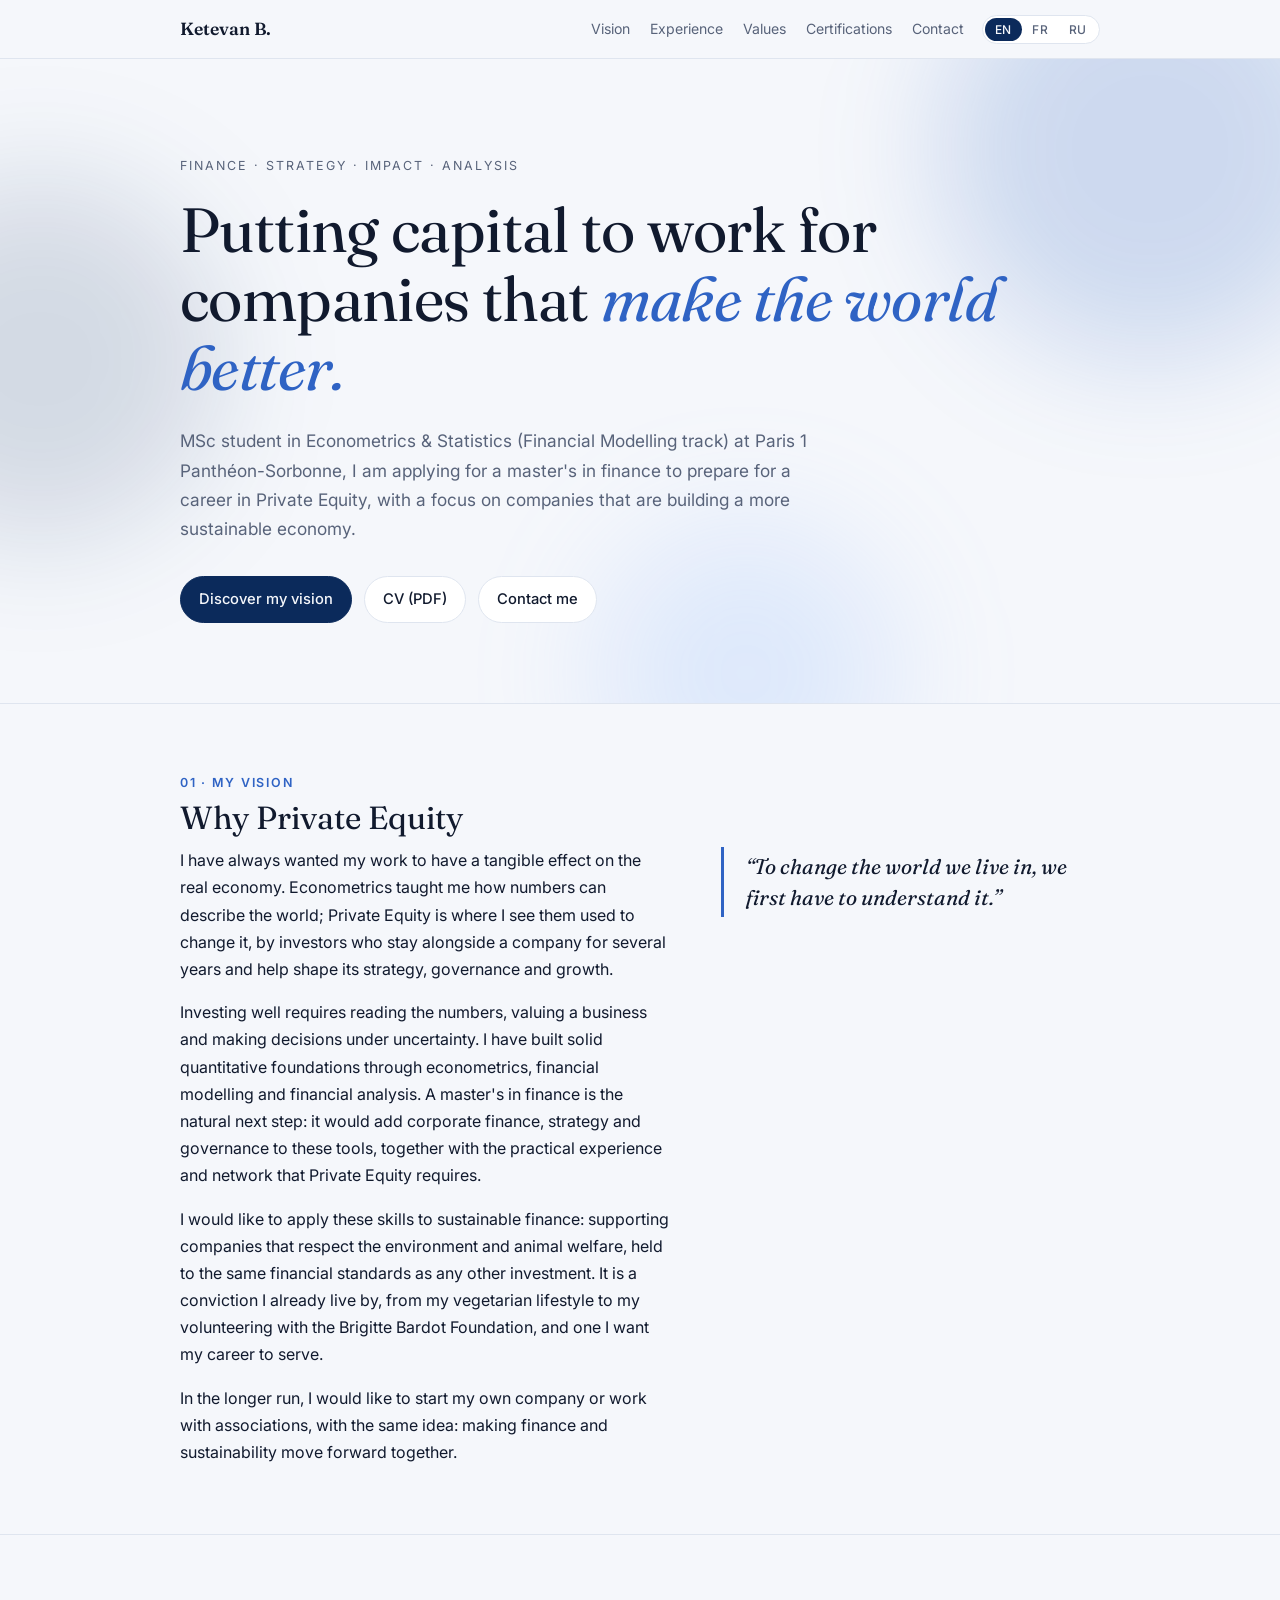
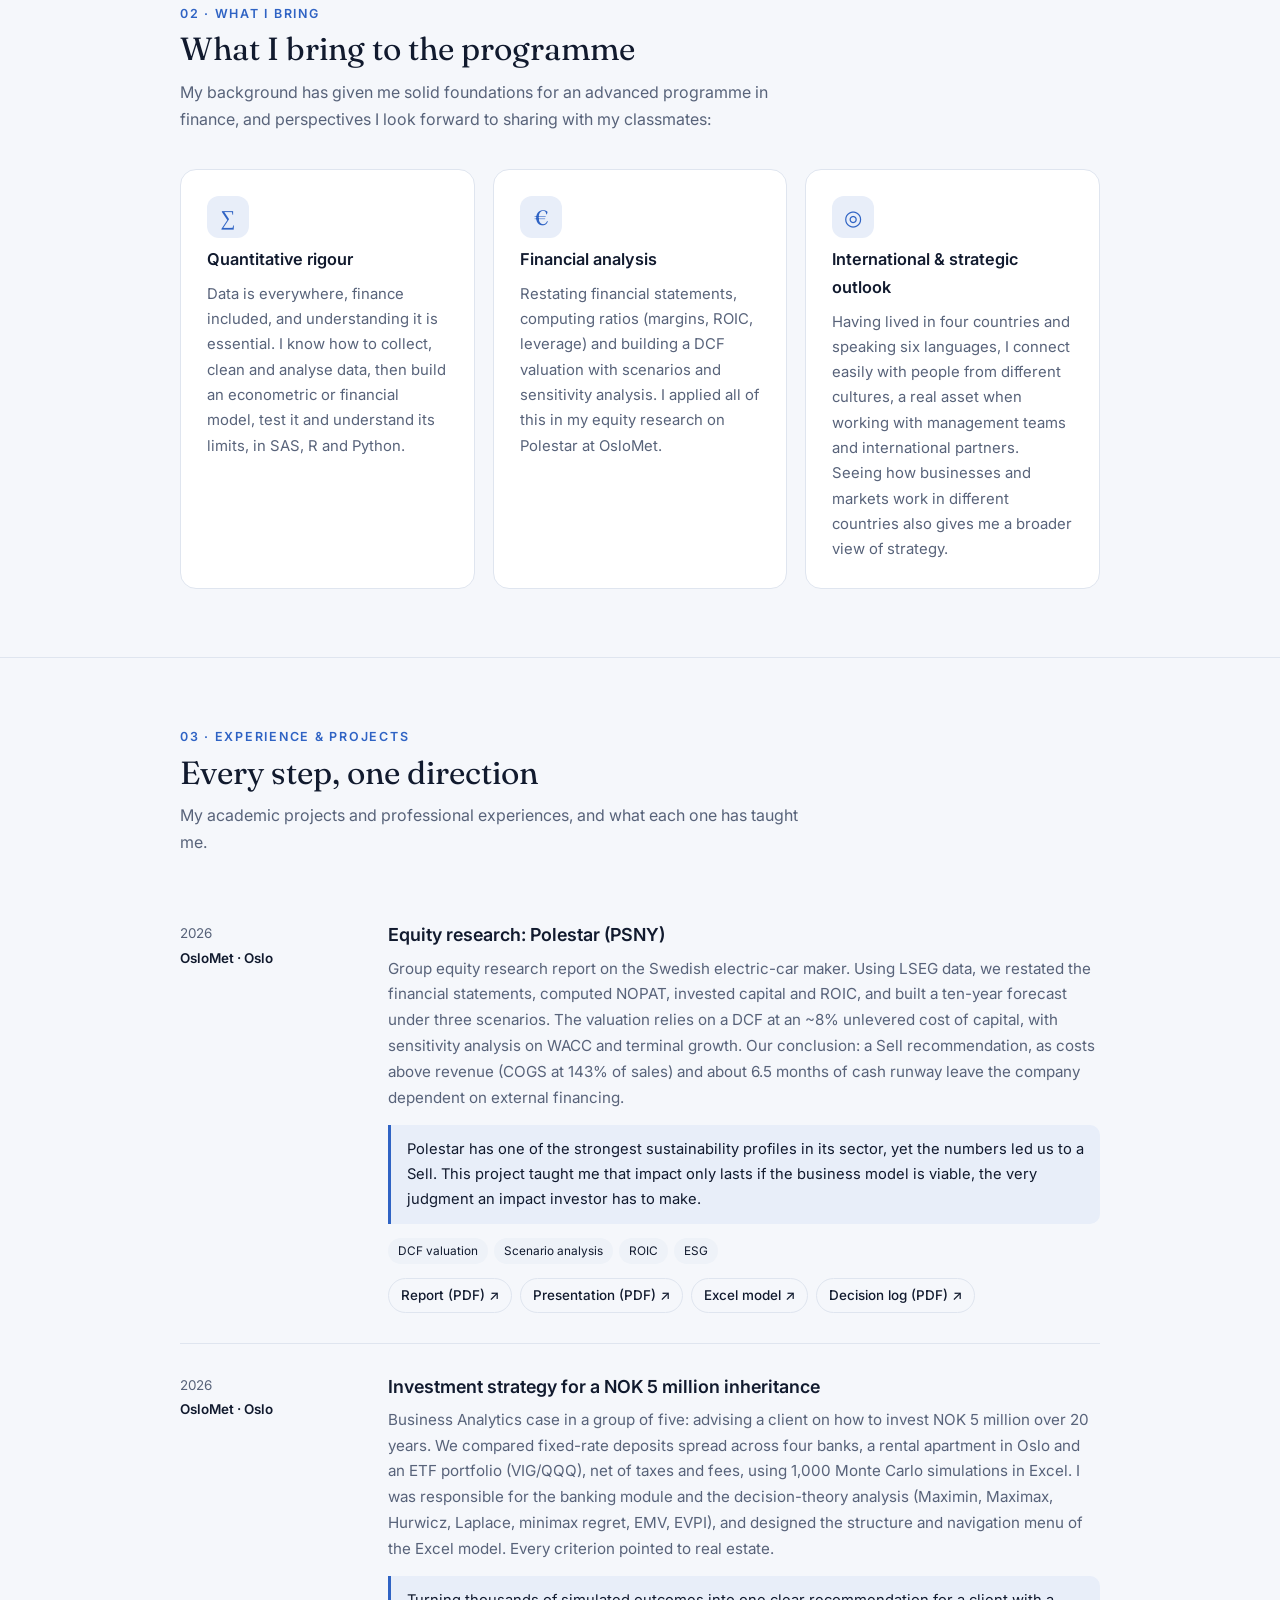
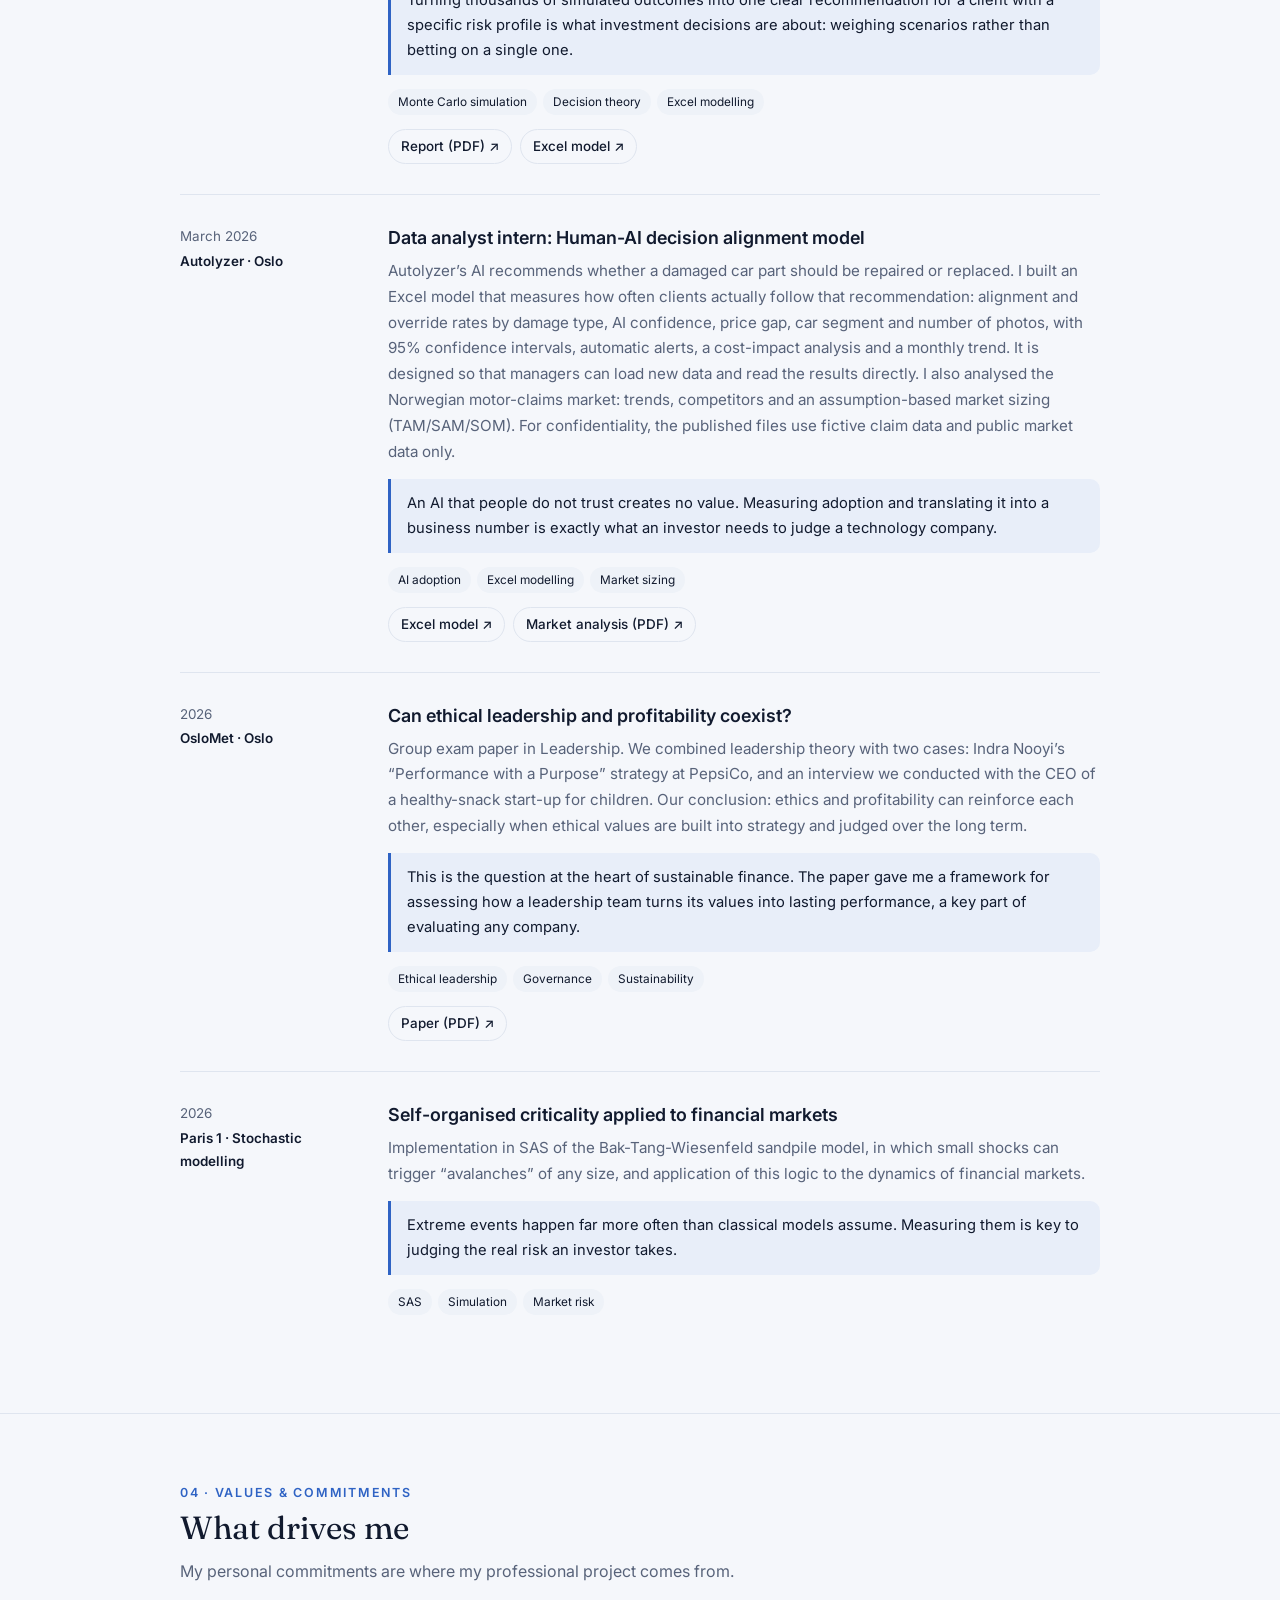
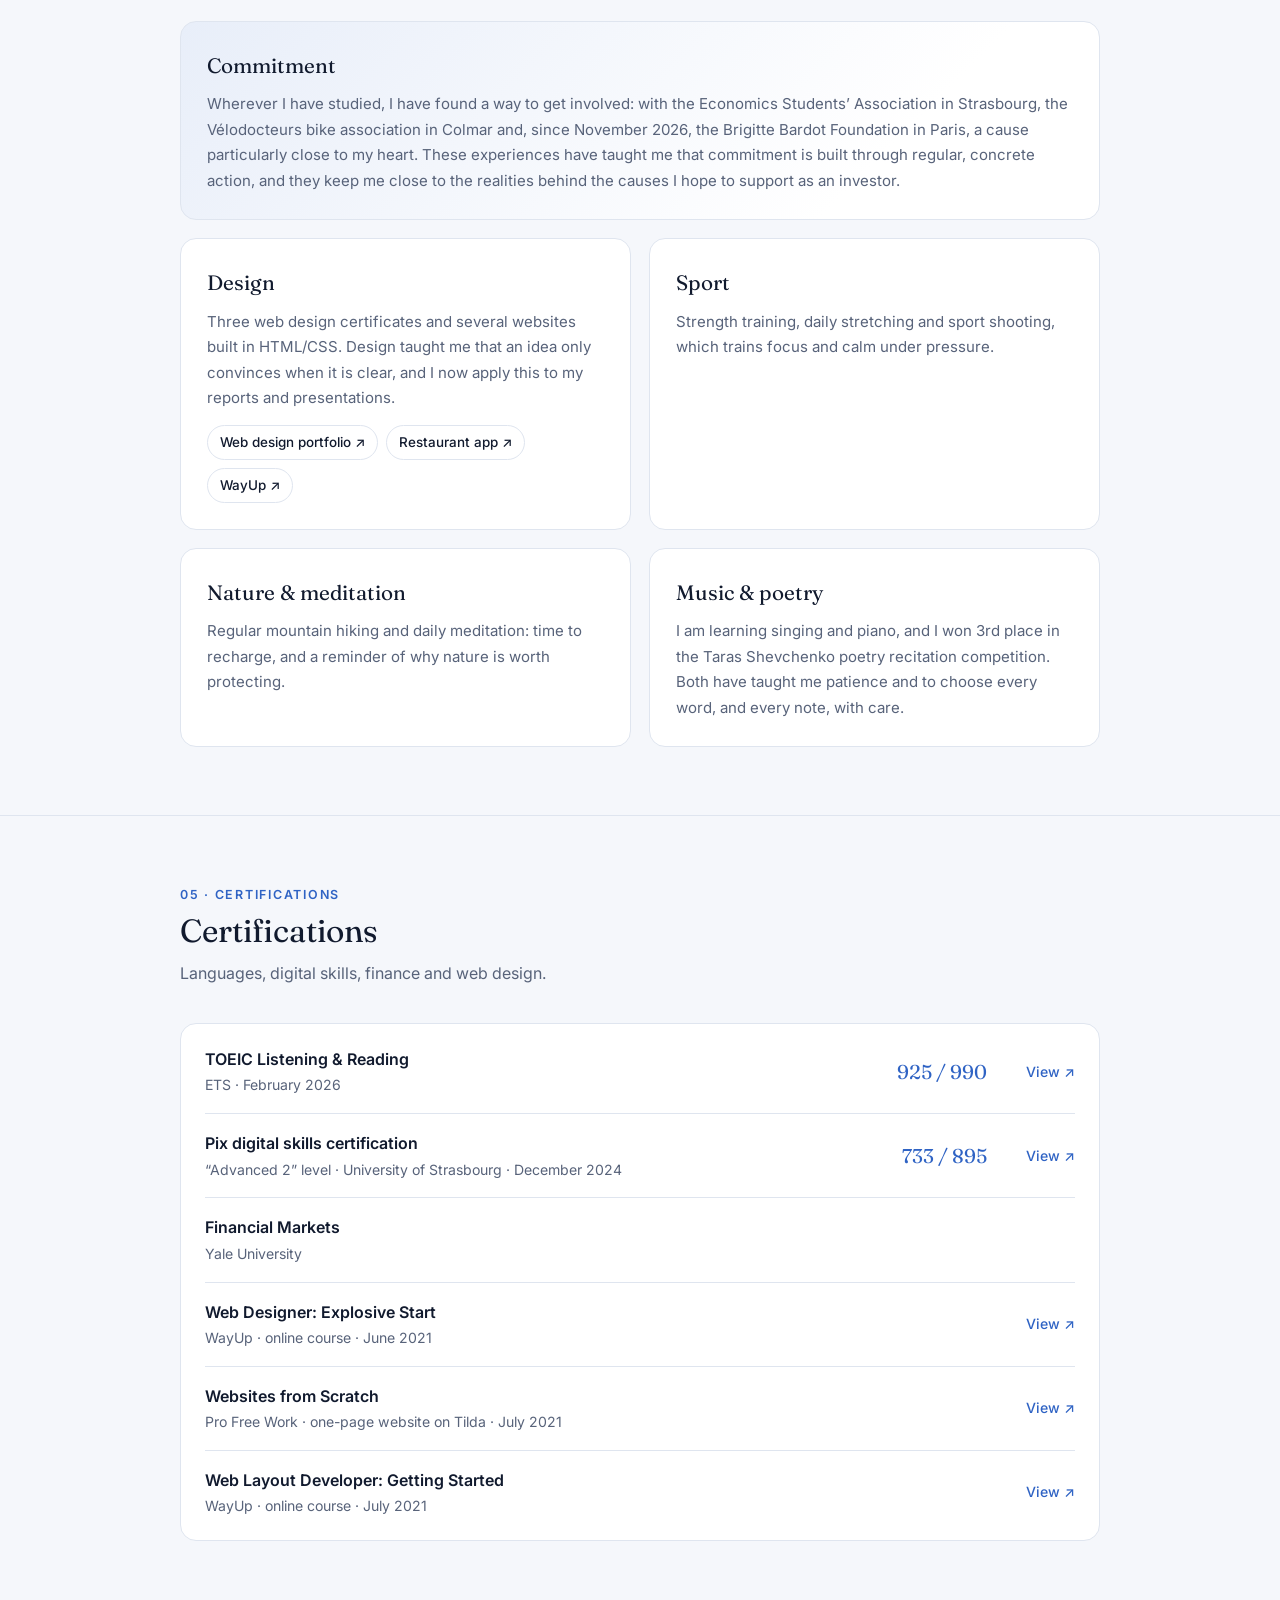
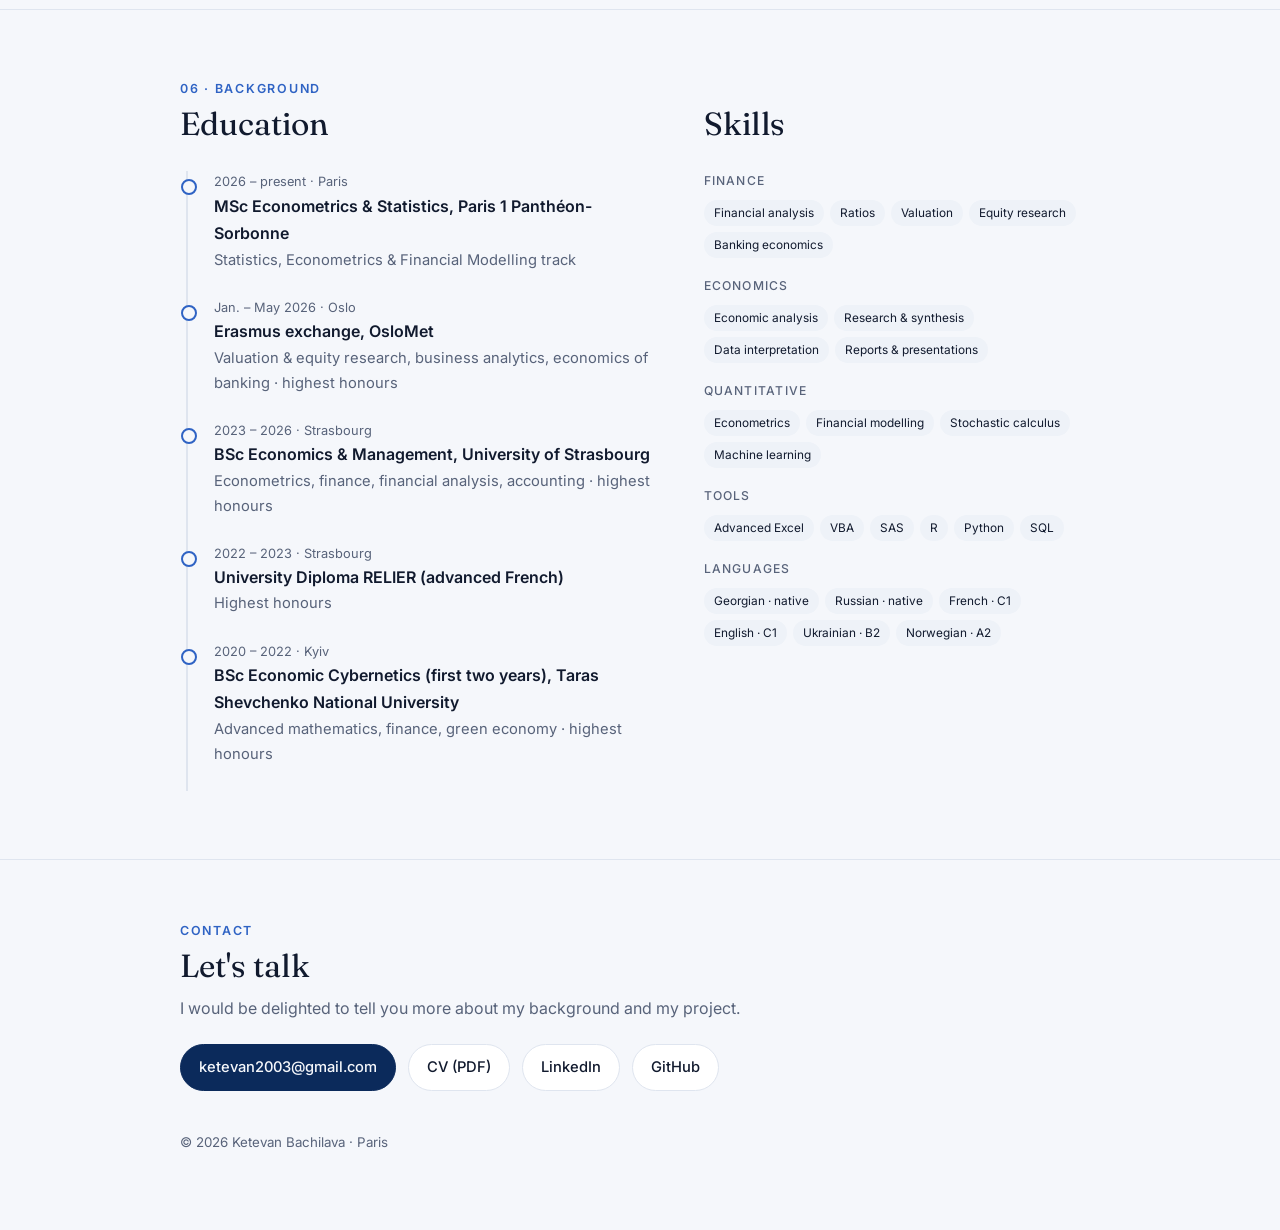
==== masters/index.html @ 6e2d5f04 "Portfolio website" ====
<!doctype html>
<html lang="en">
<head>
<meta charset="utf-8">
<meta name="viewport" content="width=device-width, initial-scale=1">
<title>Ketevan Bachilava · Master's application</title>
<meta name="description" content="Ketevan Bachilava: application for a master's in finance and strategy, with the goal of a career in Private Equity and sustainable finance.">
<meta name="robots" content="noindex">
<link rel="preconnect" href="https://fonts.googleapis.com">
<link rel="preconnect" href="https://fonts.gstatic.com" crossorigin>
<link href="https://fonts.googleapis.com/css2?family=Fraunces:ital,opsz,wght@0,9..144,400;0,9..144,600;1,9..144,400&family=Inter:wght@400;500;600&display=swap" rel="stylesheet">
<link rel="stylesheet" href="../assets/site.css">
</head>
<body>

<nav>
  <div class="wrap">
    <a href="#" class="logo">Ketevan B.</a>
    <div class="right">
      <ul>
        <li><a href="#vision" data-i18n="nav.vision"></a></li>
        <li><a href="#experience" data-i18n="nav.xp"></a></li>
        <li><a href="#values" data-i18n="nav.values"></a></li>
        <li><a href="#certifications" data-i18n="nav.certs"></a></li>
        <li><a href="#contact" data-i18n="nav.contact"></a></li>
      </ul>
      <div class="langs" role="group" aria-label="Language">
        <button data-l="en" aria-pressed="true">EN</button><button data-l="fr">FR</button><button data-l="ru">RU</button>
      </div>
    </div>
  </div>
</nav>

<header class="hero">
  <div class="glow" aria-hidden="true"><i></i><i></i><i></i></div>
  <div class="wrap">
    <p class="eyebrow rise" data-i18n="hero.eyebrow"></p>
    <h1 class="rise d1" data-i18n="hero.title"></h1>
    <p class="lead rise d2" data-i18n="hero.lead"></p>
    <div class="cta rise d3">
      <a class="btn primary" href="#vision" data-i18n="hero.cta1"></a>
      <a class="btn" href="../assets/CV_Ketevan_Bachilava.pdf" target="_blank" rel="noopener">CV (PDF)</a>
      <a class="btn" href="mailto:ketevan2003@gmail.com" data-i18n="hero.cta2"></a>
    </div>
  </div>
</header>

<section id="vision">
  <div class="wrap">
    <p class="num reveal" data-i18n="p.num"></p>
    <h2 class="reveal" data-i18n="p.title"></h2>
    <div class="thesis">
      <div class="reveal">
        <p data-i18n="p.p1"></p>
        <p data-i18n="p.p2"></p>
        <p data-i18n="p.p3"></p>
        <p data-i18n="p.p4"></p>
      </div>
      <blockquote class="reveal" data-i18n="p.quote"></blockquote>
    </div>
  </div>
</section>


<section id="strengths">
  <div class="wrap">
    <p class="num reveal" data-i18n="a.num"></p>
    <h2 class="reveal" data-i18n="a.title"></h2>
    <p class="sub reveal" data-i18n="a.sub"></p>
    <div class="pillars">
      <div class="pillar reveal"><div class="ic">∑</div><h3 data-i18n="a1.t"></h3><p data-i18n="a1.p"></p></div>
      <div class="pillar reveal"><div class="ic">€</div><h3 data-i18n="a2.t"></h3><p data-i18n="a2.p"></p></div>
      <div class="pillar reveal"><div class="ic">◎</div><h3 data-i18n="a3.t"></h3><p data-i18n="a3.p"></p></div>
    </div>
  </div>
</section>

<section id="experience">
  <div class="wrap">
    <p class="num reveal" data-i18n="x.num"></p>
    <h2 class="reveal" data-i18n="x.title"></h2>
    <p class="sub reveal" data-i18n="x.sub"></p>
    <div id="xp-list"></div>
  </div>
</section>

<section id="values">
  <div class="wrap">
    <p class="num reveal" data-i18n="v.num"></p>
    <h2 class="reveal" data-i18n="v.title"></h2>
    <p class="sub reveal" data-i18n="v.sub"></p>
    <div class="values">
      <div class="value wide reveal"><h3 data-i18n="v2.t"></h3><p data-i18n="v2.p"></p></div>
      <div class="value reveal">
        <h3 data-i18n="v3.t"></h3><p data-i18n="v3.p"></p>
        <div class="sites">
          <a href="../design-portfolio/" target="_blank" rel="noopener" data-i18n="v3.s1"></a>
          <a href="https://ketevan1.github.io/marathon/" target="_blank" rel="noopener" data-i18n="v3.s2"></a>
          <a href="https://ketevan1.github.io/adaptivemodernsite/" target="_blank" rel="noopener" data-i18n="v3.s3"></a>
        </div>
      </div>
      <div class="value reveal"><h3 data-i18n="v4.t"></h3><p data-i18n="v4.p"></p></div>
      <div class="value reveal"><h3 data-i18n="v5.t"></h3><p data-i18n="v5.p"></p></div>
      <div class="value reveal"><h3 data-i18n="v6.t"></h3><p data-i18n="v6.p"></p></div>
    </div>
  </div>
</section>

<section id="certifications">
  <div class="wrap">
    <p class="num reveal" data-i18n="ce.num"></p>
    <h2 class="reveal" data-i18n="ce.title"></h2>
    <p class="sub reveal" data-i18n="ce.sub"></p>
    <div class="certs reveal">
      <div class="cert"><div><div class="name">TOEIC Listening &amp; Reading</div><div class="org" data-i18n="ce1.o"></div></div><div class="score">925 / 990</div><a href="../assets/certs/toeic.pdf" target="_blank" rel="noopener" data-i18n="ce.view"></a></div>
      <div class="cert"><div><div class="name" data-i18n="ce2.n"></div><div class="org" data-i18n="ce2.o"></div></div><div class="score">733 / 895</div><a href="../assets/certs/pix.pdf" target="_blank" rel="noopener" data-i18n="ce.view"></a></div>
      <div class="cert"><div><div class="name">Financial Markets</div><div class="org">Yale University</div></div></div>
      <div class="cert"><div><div class="name" data-i18n="ce4.n"></div><div class="org" data-i18n="ce4.o"></div></div><a href="../assets/certs/wayup-web-designer.jpg" target="_blank" rel="noopener" data-i18n="ce.view"></a></div>
      <div class="cert"><div><div class="name" data-i18n="ce5.n"></div><div class="org" data-i18n="ce5.o"></div></div><a href="../assets/certs/profreework-websites-from-scratch.jpg" target="_blank" rel="noopener" data-i18n="ce.view"></a></div>
      <div class="cert"><div><div class="name" data-i18n="ce6.n"></div><div class="org" data-i18n="ce6.o"></div></div><a href="../assets/certs/wayup-web-layout.jpg" target="_blank" rel="noopener" data-i18n="ce.view"></a></div>
    </div>
  </div>
</section>

<section id="background">
  <div class="wrap two">
    <div class="reveal">
      <p class="num" data-i18n="b.num"></p>
      <h2 data-i18n="b.edu"></h2>
      <ul class="tl" style="margin-top:28px">
        <li><div class="when" data-i18n="e1.when"></div><div class="what" data-i18n="e1.what"></div><div class="detail" data-i18n="e1.d"></div></li>
        <li><div class="when" data-i18n="e2.when"></div><div class="what" data-i18n="e2.what"></div><div class="detail" data-i18n="e2.d"></div></li>
        <li><div class="when" data-i18n="e3.when"></div><div class="what" data-i18n="e3.what"></div><div class="detail" data-i18n="e3.d"></div></li>
        <li><div class="when" data-i18n="e4.when"></div><div class="what" data-i18n="e4.what"></div><div class="detail" data-i18n="e4.d"></div></li>
        <li><div class="when" data-i18n="e5.when"></div><div class="what" data-i18n="e5.what"></div><div class="detail" data-i18n="e5.d"></div></li>
      </ul>
    </div>
    <div class="reveal">
      <p class="num">&nbsp;</p>
      <h2 data-i18n="b.skills"></h2>
      <div style="margin-top:28px">
        <div class="skillrow"><h4 data-i18n="s.fin"></h4><div class="tags" data-tags="s.fin.t"></div></div>
        <div class="skillrow"><h4 data-i18n="s.eco"></h4><div class="tags" data-tags="s.eco.t"></div></div>
        <div class="skillrow"><h4 data-i18n="s.quant"></h4><div class="tags" data-tags="s.quant.t"></div></div>
        <div class="skillrow"><h4 data-i18n="s.tools"></h4><div class="tags" data-tags="s.tools.t"></div></div>
        <div class="skillrow"><h4 data-i18n="s.lang"></h4><div class="tags" data-tags="s.lang.t"></div></div>
      </div>
    </div>
  </div>
</section>

<footer id="contact">
  <div class="wrap reveal">
    <p class="num" data-i18n="c.num"></p>
    <h2 data-i18n="c.title"></h2>
    <p class="sub" style="margin-bottom:0" data-i18n="c.sub"></p>
    <div class="row">
      <a class="btn primary" href="mailto:ketevan2003@gmail.com">ketevan2003@gmail.com</a>
      <a class="btn" href="../assets/CV_Ketevan_Bachilava.pdf" target="_blank" rel="noopener">CV (PDF)</a>
      <a class="btn" href="https://www.linkedin.com/in/ketevan2003" target="_blank" rel="noopener">LinkedIn</a>
      <a class="btn" href="https://ketevan03.github.io/" target="_blank" rel="noopener">GitHub</a>
    </div>
    <small>© 2026 Ketevan Bachilava · Paris</small>
  </div>
</footer>

<script src="../private-equity/i18n.js"></script>
<script src="overrides.js"></script>
<script>
// Documents attached to each experience (put the files in assets/projects/).
// Example: x1: [['polestar-report.pdf', 'doc.report'], ['polestar-ratios.xlsx', 'doc.excel']]
// Labels available: doc.report, doc.slides, doc.excel, doc.model, doc.log, doc.paper, doc.market, doc.code, doc.cert
var PROJECT_FILES = {
  x1: [['polestar-report.pdf', 'doc.report'], ['polestar-presentation.pdf', 'doc.slides'], ['polestar-model.xlsx', 'doc.model'], ['polestar-decision-log.pdf', 'doc.log']],
  x2: [['investment-report.pdf', 'doc.report'], ['investment-model.xlsx', 'doc.model']],
  x3: [['autolyzer-alignment-model.xlsx', 'doc.model'], ['autolyzer-norwegian-market.pdf', 'doc.market']],
  x4: [['leadership-paper.pdf', 'doc.paper']],
  x5: []
};
// Build the experience list from the translation keys x1, x2, ... (stops at the first missing one)
(function () {
  var html = '', en = window.I18N.en;
  for (var i = 1; en['x' + i + '.t']; i++) {
    var k = 'x' + i, files = PROJECT_FILES[k] || [];
    html += '<div class="xp reveal"><div><div class="when" data-i18n="' + k + '.when"></div>' +
      '<div class="where" data-i18n="' + k + '.where"></div></div><div>' +
      '<h3 data-i18n="' + k + '.t"></h3><p data-i18n="' + k + '.p"></p>' +
      '<div class="link" data-i18n="' + k + '.l"></div>' +
      (en[k + '.tags'] ? '<div class="tags" data-tags="' + k + '.tags"></div>' : '') +
      (files.length ? '<div class="sites">' + files.map(function (f) {
        return '<a href="../assets/projects/' + f[0] + '" target="_blank" rel="noopener" data-i18n="' + f[1] + '"></a>';
      }).join('') + '</div>' : '') +
      '</div></div>';
  }
  document.getElementById('xp-list').innerHTML = html;
})();
</script>
<script src="../assets/lang.js"></script>
</body>
</html>
---- assets/site.css ----
:root{
  --bg:#f5f7fb; --surface:#ffffff; --ink:#111a2e; --muted:#58637a;
  --line:#dfe5ef; --accent:#0b2a5b; --accent-2:#2f63c4; --soft:#e8eef9; --tag:#eef2f8;
  --blob1:rgba(47,99,196,.20); --blob2:rgba(11,42,91,.14); --blob3:rgba(120,170,255,.18);
}
@media (prefers-color-scheme: dark){
  :root{ --bg:#0a0f1a; --surface:#111827; --ink:#e6ebf5; --muted:#99a3b8;
    --line:#1f2a3d; --accent:#8fb4ff; --accent-2:#5f8ff0; --soft:#14203a; --tag:#18233a;
    --blob1:rgba(95,143,240,.20); --blob2:rgba(40,80,160,.25); --blob3:rgba(143,180,255,.12); }
}
*{box-sizing:border-box;margin:0;padding:0}
html{scroll-behavior:smooth}
body{background:var(--bg);color:var(--ink);font:16px/1.7 Inter,system-ui,sans-serif;-webkit-font-smoothing:antialiased;transition:opacity .25s ease}
body.switching{opacity:0}
a{color:var(--accent-2);text-decoration:none}
a:hover{text-decoration:underline}
.wrap{max-width:960px;margin:0 auto;padding:0 20px}

/* nav */
nav{position:sticky;top:0;z-index:20;background:color-mix(in srgb,var(--bg) 85%,transparent);backdrop-filter:blur(10px);border-bottom:1px solid var(--line)}
nav .wrap{display:flex;justify-content:space-between;align-items:center;height:58px;gap:12px}
.logo{font-family:Fraunces,Georgia,serif;font-weight:600;color:var(--ink);font-size:1.1rem;white-space:nowrap}
.logo:hover{text-decoration:none}
nav ul{display:flex;gap:20px;list-style:none;font-size:.88rem}
nav ul a{color:var(--muted);position:relative}
nav ul a::after{content:"";position:absolute;left:0;bottom:-3px;height:1.5px;width:0;background:var(--accent-2);transition:width .25s}
nav ul a:hover{color:var(--ink);text-decoration:none}
nav ul a:hover::after{width:100%}
.right{display:flex;align-items:center;gap:18px}
@media (max-width:760px){ nav ul{display:none} }

/* language switch */
.langs{display:flex;border:1px solid var(--line);border-radius:999px;padding:2px;background:var(--surface)}
.langs button{border:0;background:none;color:var(--muted);font:500 .75rem Inter,sans-serif;letter-spacing:.06em;padding:4px 10px;border-radius:999px;cursor:pointer;transition:background .2s,color .2s}
.langs button[aria-pressed="true"]{background:var(--accent);color:var(--bg)}

/* animated background */
.glow{position:absolute;inset:0;overflow:hidden;z-index:-1;pointer-events:none}
.glow i{position:absolute;border-radius:50%;filter:blur(60px);animation:float 18s ease-in-out infinite alternate}
.glow i:nth-child(1){width:420px;height:420px;background:var(--blob1);top:-120px;right:-80px}
.glow i:nth-child(2){width:360px;height:360px;background:var(--blob2);top:120px;left:-140px;animation-duration:22s}
.glow i:nth-child(3){width:300px;height:300px;background:var(--blob3);bottom:-120px;right:30%;animation-duration:26s}
@keyframes float{0%{transform:translate(0,0) scale(1)}50%{transform:translate(40px,30px) scale(1.08)}100%{transform:translate(-30px,50px) scale(.95)}}

/* hero */
header.hero{position:relative;padding:96px 0 80px;isolation:isolate}
.eyebrow{font-size:.78rem;letter-spacing:.16em;text-transform:uppercase;color:var(--muted);margin-bottom:20px}
h1{font-family:Fraunces,Georgia,serif;font-weight:400;font-size:clamp(2.2rem,6vw,3.9rem);line-height:1.1;letter-spacing:-.01em;max-width:840px}
h1 em{color:var(--accent-2)}
.lead{max-width:640px;margin-top:24px;font-size:1.08rem;color:var(--muted)}
.cta{display:flex;flex-wrap:wrap;gap:12px;margin-top:32px}
.btn{display:inline-flex;align-items:center;gap:8px;padding:10px 18px;border-radius:999px;font-size:.92rem;font-weight:500;border:1px solid var(--line);color:var(--ink);background:var(--surface);transition:transform .2s,box-shadow .2s,border-color .2s}
.btn.primary{background:var(--accent);border-color:var(--accent);color:var(--bg)}
.btn:hover{text-decoration:none;transform:translateY(-2px);box-shadow:0 8px 22px -10px rgba(11,42,91,.45);border-color:var(--accent-2)}

/* hero entrance */
.rise{opacity:0;transform:translateY(18px);animation:rise .8s cubic-bezier(.2,.7,.2,1) forwards}
.rise.d1{animation-delay:.08s}.rise.d2{animation-delay:.2s}.rise.d3{animation-delay:.34s}.rise.d4{animation-delay:.48s}
@keyframes rise{to{opacity:1;transform:none}}

/* scroll reveal */
.reveal{opacity:0;transform:translateY(24px);transition:opacity .7s ease,transform .7s cubic-bezier(.2,.7,.2,1)}
.reveal.in{opacity:1;transform:none}

@media (prefers-reduced-motion: reduce){
  *,*::before,*::after{animation:none!important;transition:none!important}
  .rise,.reveal{opacity:1;transform:none}
}

/* sections */
section{padding:68px 0;border-top:1px solid var(--line)}
h2{font-family:Fraunces,Georgia,serif;font-weight:400;font-size:2rem;margin-bottom:10px;line-height:1.2}
.sub{color:var(--muted);margin-bottom:36px;max-width:640px}
.num{font-size:.78rem;letter-spacing:.14em;color:var(--accent-2);text-transform:uppercase;margin-bottom:6px;font-weight:600}

.thesis{display:grid;grid-template-columns:1.3fr 1fr;gap:48px;align-items:start}
.thesis p+p{margin-top:16px}
blockquote{font-family:Fraunces,Georgia,serif;font-style:italic;font-size:1.32rem;line-height:1.45;border-left:3px solid var(--accent-2);padding:4px 0 4px 22px}
@media (max-width:760px){ .thesis{grid-template-columns:1fr;gap:28px} }

.pillars{display:grid;grid-template-columns:repeat(3,1fr);gap:18px}
.pillar{background:var(--surface);border:1px solid var(--line);border-radius:16px;padding:26px;transition:transform .25s,border-color .25s,box-shadow .25s}
.pillar:hover{transform:translateY(-4px);border-color:var(--accent-2);box-shadow:0 16px 32px -20px rgba(11,42,91,.45)}
.pillar h3{font-size:1.02rem;font-weight:600;margin:8px 0 8px}
.pillar p{font-size:.93rem;color:var(--muted)}
.pillar .ic{width:42px;height:42px;border-radius:12px;display:grid;place-items:center;background:var(--soft);color:var(--accent-2);font-family:Fraunces,Georgia,serif;font-size:1.3rem}
@media (max-width:760px){ .pillars{grid-template-columns:1fr} }

.xp{display:grid;grid-template-columns:180px 1fr;gap:28px;padding:30px 0;border-bottom:1px solid var(--line)}
.xp:last-child{border-bottom:0}
.xp .when{font-size:.84rem;color:var(--muted)}
.xp .where{font-size:.84rem;font-weight:600;margin-top:2px}
.xp h3{font-size:1.12rem;font-weight:600;line-height:1.4;margin-bottom:8px}
.xp p{color:var(--muted);font-size:.95rem}
.link{margin-top:14px;background:var(--soft);border-left:3px solid var(--accent-2);border-radius:0 10px 10px 0;padding:12px 16px;font-size:.92rem}
.link b{color:var(--accent-2);font-weight:600}
.tags{display:flex;flex-wrap:wrap;gap:6px;margin-top:14px}
.tags span{font-size:.74rem;background:var(--tag);padding:3px 10px;border-radius:999px}
@media (max-width:680px){ .xp{grid-template-columns:1fr;gap:6px} }

.values{display:grid;grid-template-columns:repeat(2,1fr);gap:18px}
.value{border:1px solid var(--line);border-radius:16px;padding:26px;background:var(--surface);transition:transform .25s,border-color .25s}
.value:hover{transform:translateY(-3px);border-color:var(--accent-2)}
.value h3{font-family:Fraunces,Georgia,serif;font-weight:400;font-size:1.3rem;margin-bottom:8px}
.value p{color:var(--muted);font-size:.94rem}
.value.wide{grid-column:1/-1;background:linear-gradient(135deg,var(--soft),var(--surface) 75%)}
.sites{display:flex;flex-wrap:wrap;gap:8px;margin-top:14px}
.sites a{font-size:.84rem;font-weight:500;border:1px solid var(--line);border-radius:999px;padding:5px 12px;color:var(--ink);transition:border-color .2s,color .2s}
.sites a:hover{border-color:var(--accent-2);color:var(--accent-2);text-decoration:none}
@media (max-width:680px){ .values{grid-template-columns:1fr} }

.tl{list-style:none;border-left:2px solid var(--line);margin-left:6px}
.tl li{position:relative;padding:0 0 24px 26px}
.tl li::before{content:"";position:absolute;left:-7px;top:8px;width:12px;height:12px;border-radius:50%;background:var(--bg);border:2px solid var(--accent-2)}
.tl .when{font-size:.8rem;color:var(--muted)}
.tl .what{font-weight:600}
.tl .detail{font-size:.92rem;color:var(--muted)}
.two{display:grid;grid-template-columns:1.2fr 1fr;gap:48px}
@media (max-width:760px){ .two{grid-template-columns:1fr;gap:36px} }
.skillrow{margin-bottom:18px}
.skillrow h4{font-size:.76rem;letter-spacing:.1em;text-transform:uppercase;color:var(--muted);font-weight:500;margin-bottom:8px}
.skillrow .tags{margin-top:0}

footer{padding:60px 0 76px;border-top:1px solid var(--line)}
footer .row{display:flex;flex-wrap:wrap;gap:12px;margin-top:22px}
footer small{display:block;margin-top:40px;color:var(--muted)}

/* business card (home) */
.card-page{min-height:100vh;display:flex;flex-direction:column;position:relative;isolation:isolate}
.card-page main{flex:1;display:grid;place-items:center;padding:40px 20px}
.bcard{width:100%;max-width:560px;background:color-mix(in srgb,var(--surface) 82%,transparent);backdrop-filter:blur(14px);border:1px solid var(--line);border-radius:22px;padding:40px 36px;box-shadow:0 30px 60px -36px rgba(11,42,91,.45)}
.bcard .mono{width:56px;height:56px;border-radius:16px;background:linear-gradient(135deg,var(--accent),var(--accent-2));color:#fff;display:grid;place-items:center;font-family:Fraunces,Georgia,serif;font-size:1.5rem;margin-bottom:22px}
.bcard h1{font-size:clamp(2rem,7vw,2.6rem)}
.bcard .role{margin-top:10px;font-weight:500}
.bcard .bio{margin-top:16px;color:var(--muted)}
.bcard .meta{display:flex;flex-wrap:wrap;gap:6px;margin-top:20px}
.bcard .meta span{font-size:.76rem;background:var(--tag);padding:3px 10px;border-radius:999px}
.bcard .cta{margin-top:28px}
.topbar{display:flex;justify-content:flex-end;padding:18px 20px}
.foot{text-align:center;color:var(--muted);font-size:.82rem;padding:20px}
@media (max-width:480px){ .bcard{padding:30px 22px} }

/* change I want to see */
.how{margin-top:44px;display:grid;grid-template-columns:repeat(3,1fr);gap:28px;counter-reset:how}
.how h3{font-family:Fraunces,Georgia,serif;font-weight:400;font-size:1.5rem;grid-column:1/-1;margin-bottom:-6px}
.step{position:relative;padding-top:18px;border-top:2px solid var(--accent-2)}
.step::before{counter-increment:how;content:"0" counter(how);font-family:Fraunces,Georgia,serif;font-size:1.9rem;color:var(--accent-2);line-height:1;display:block;margin-bottom:10px}
.step h4{font-size:1rem;font-weight:600;margin-bottom:6px}
.step p{font-size:.93rem;color:var(--muted)}
@media (max-width:760px){ .how{grid-template-columns:1fr} }

/* certifications */
.certs{background:var(--surface);border:1px solid var(--line);border-radius:16px;padding:6px 24px}
.cert{display:flex;justify-content:space-between;align-items:center;gap:16px;padding:16px 0;border-bottom:1px solid var(--line)}
.cert:last-child{border-bottom:0}
.cert .name{font-weight:600}
.cert .org{font-size:.88rem;color:var(--muted)}
.cert .score{font-family:Fraunces,Georgia,serif;font-size:1.25rem;color:var(--accent-2);white-space:nowrap}
.cert a{font-size:.88rem;font-weight:500;white-space:nowrap}
.value .list{margin-top:8px;font-size:.92rem;color:var(--muted)}
.value .list b{color:var(--ink);font-weight:600}

/* certifications: three aligned columns */
.cert{display:grid;grid-template-columns:1fr 110px 72px;align-items:center;gap:16px}
.cert .score{grid-column:2;text-align:right}
.cert a{grid-column:3;text-align:right}
@media (max-width:520px){ .cert{grid-template-columns:1fr 84px 56px;gap:10px} .cert .score{font-size:1.05rem} }

/* home: internship line */
.bcard .seek{display:inline-flex;align-items:center;gap:8px;margin-top:16px;font-size:.84rem;font-weight:500;color:var(--accent-2);background:var(--soft);padding:5px 12px;border-radius:999px}
.bcard .seek::before{content:"";width:7px;height:7px;border-radius:50%;background:#2fb36b;box-shadow:0 0 0 3px rgba(47,179,107,.2)}

/* availability pill (home card and hero) */
.hero .seek{display:inline-flex;align-items:center;gap:8px;margin-top:18px;font-size:.86rem;font-weight:500;color:var(--accent-2);background:var(--soft);padding:6px 14px;border-radius:999px}
.hero .seek::before{content:"";width:7px;height:7px;border-radius:50%;background:#2fb36b;box-shadow:0 0 0 3px rgba(47,179,107,.2)}
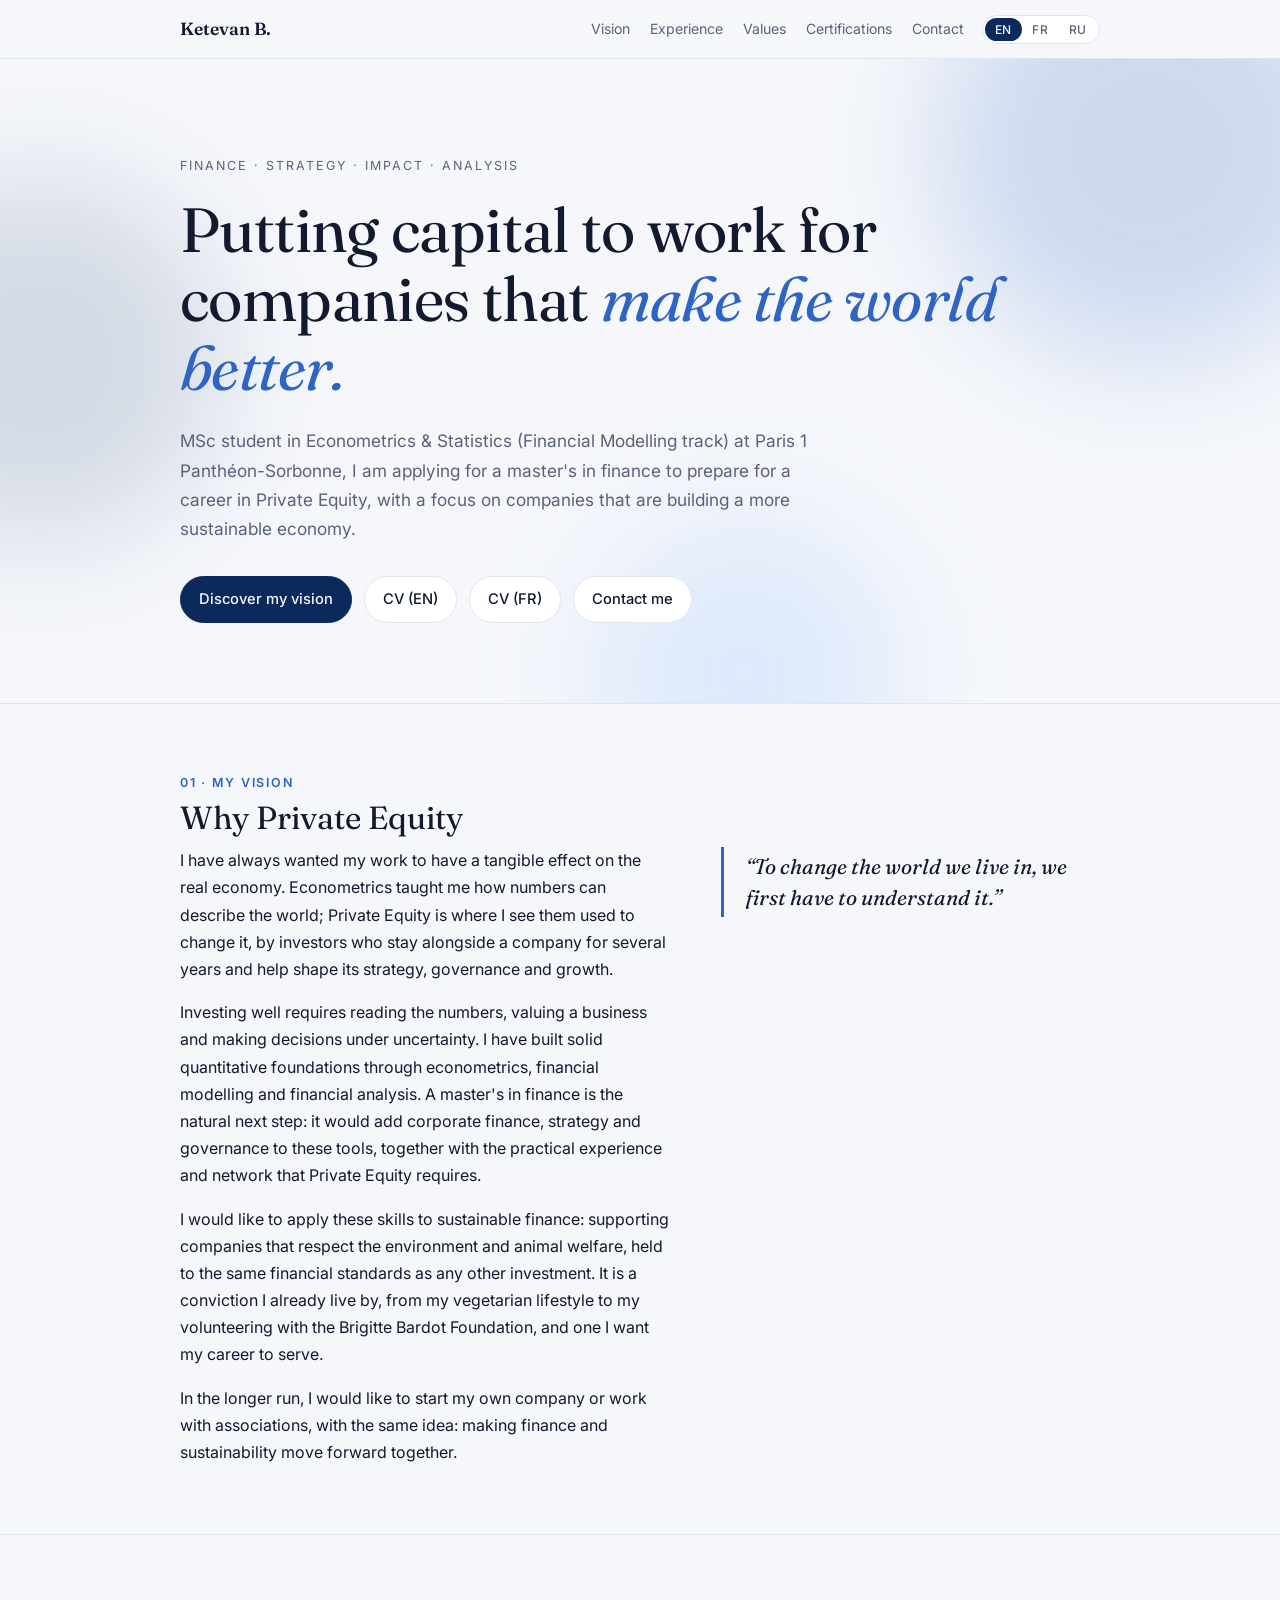
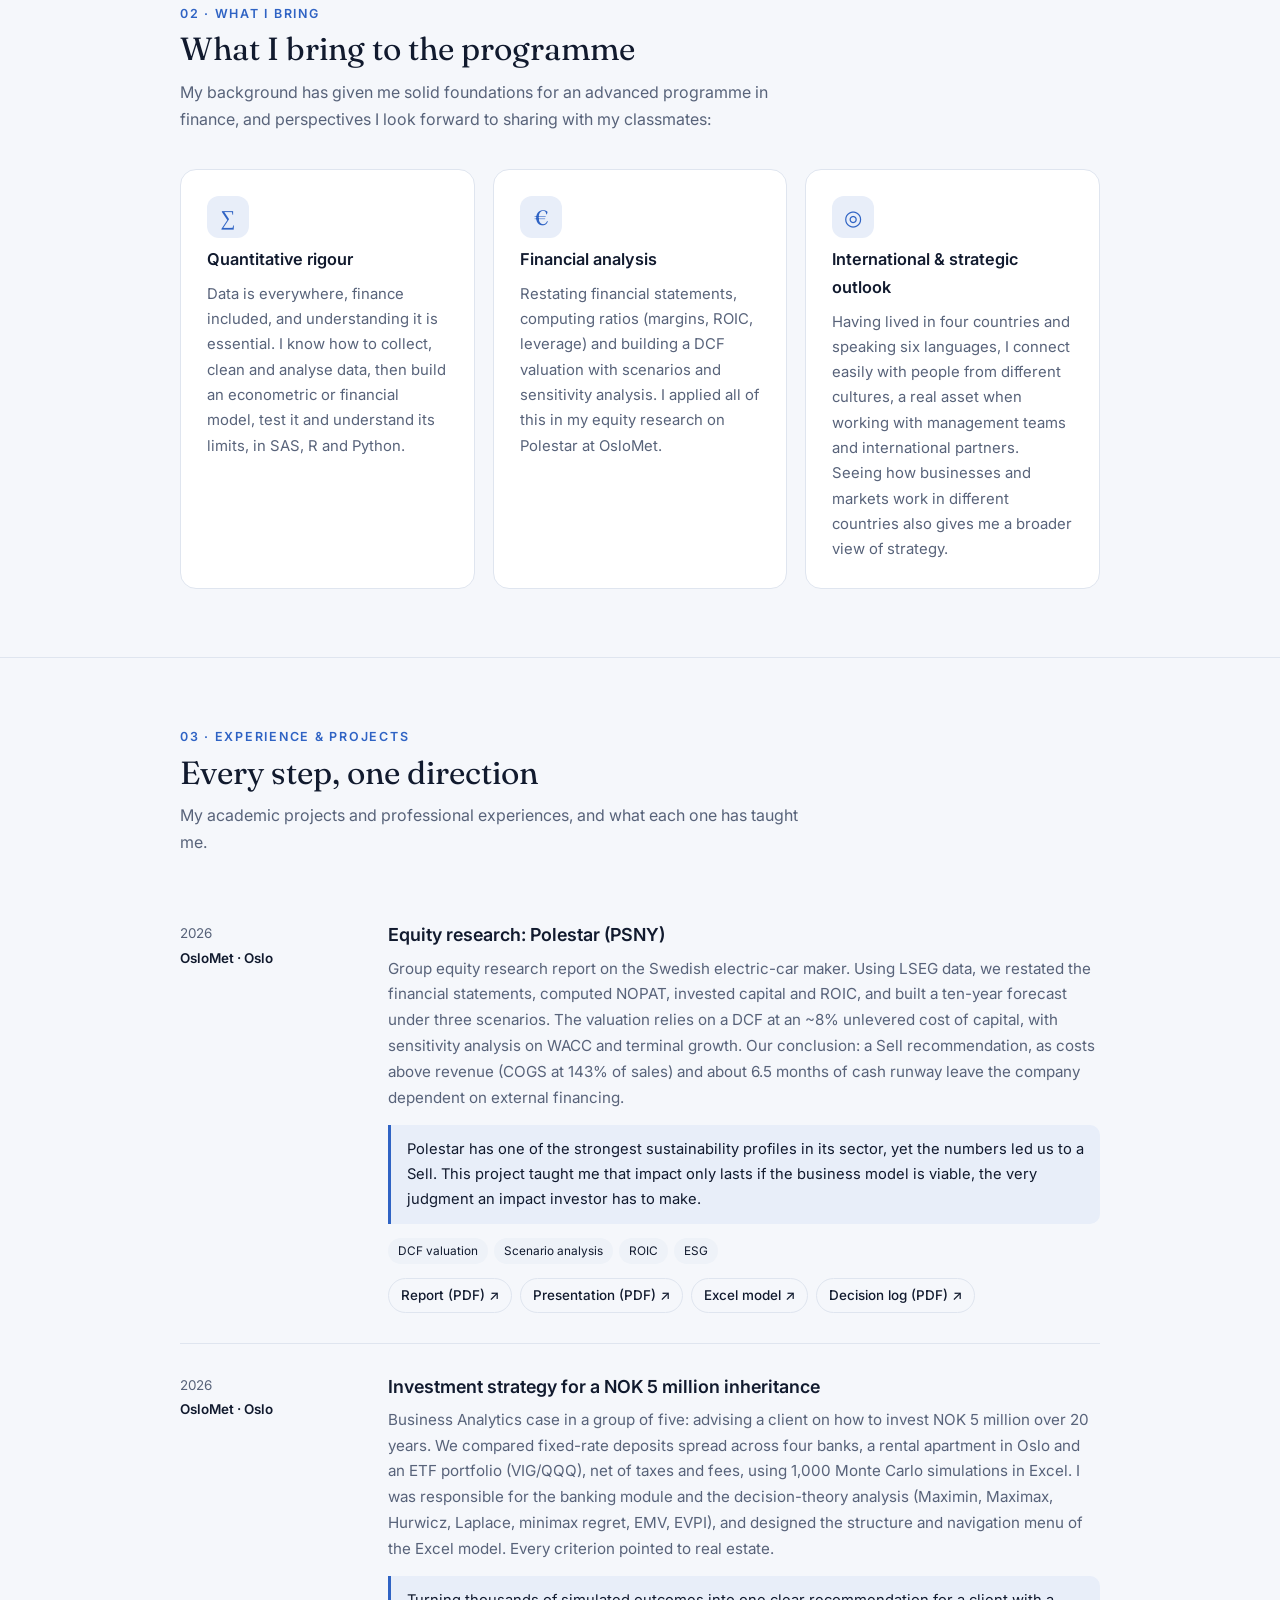
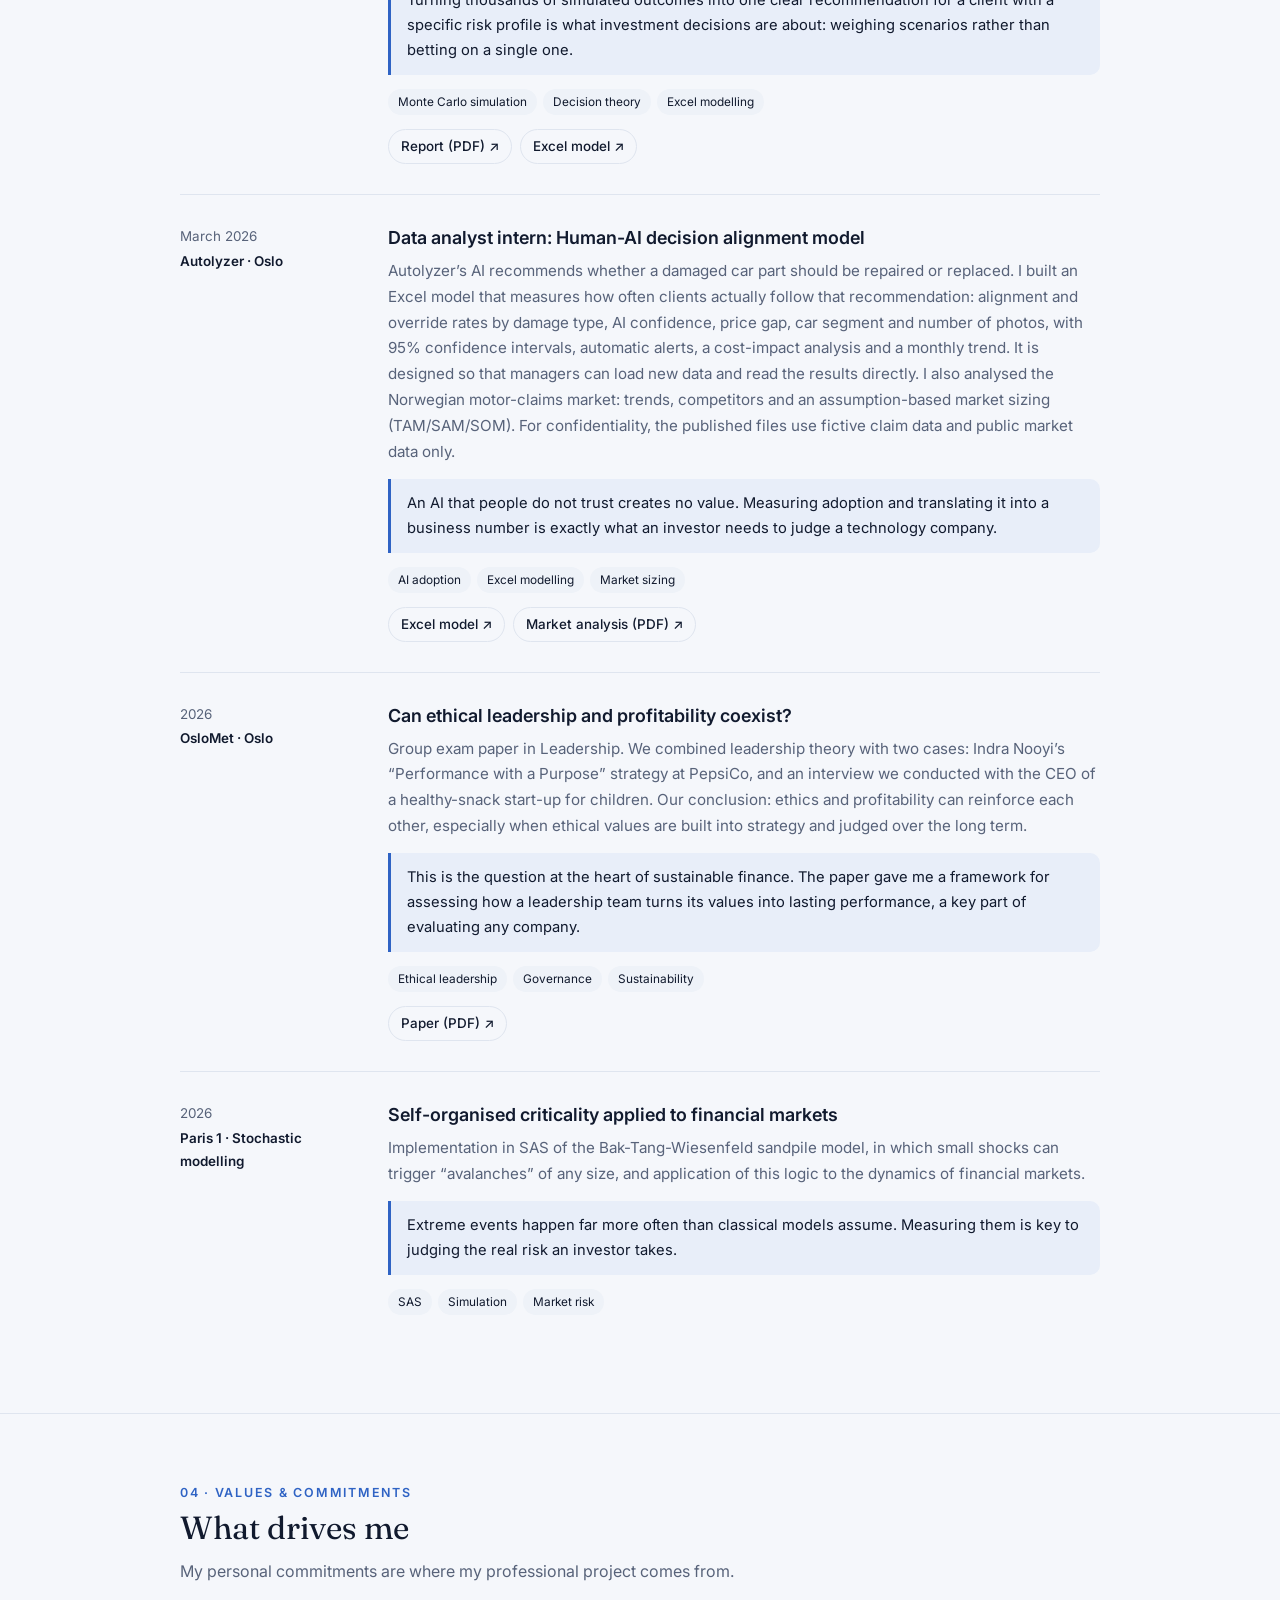
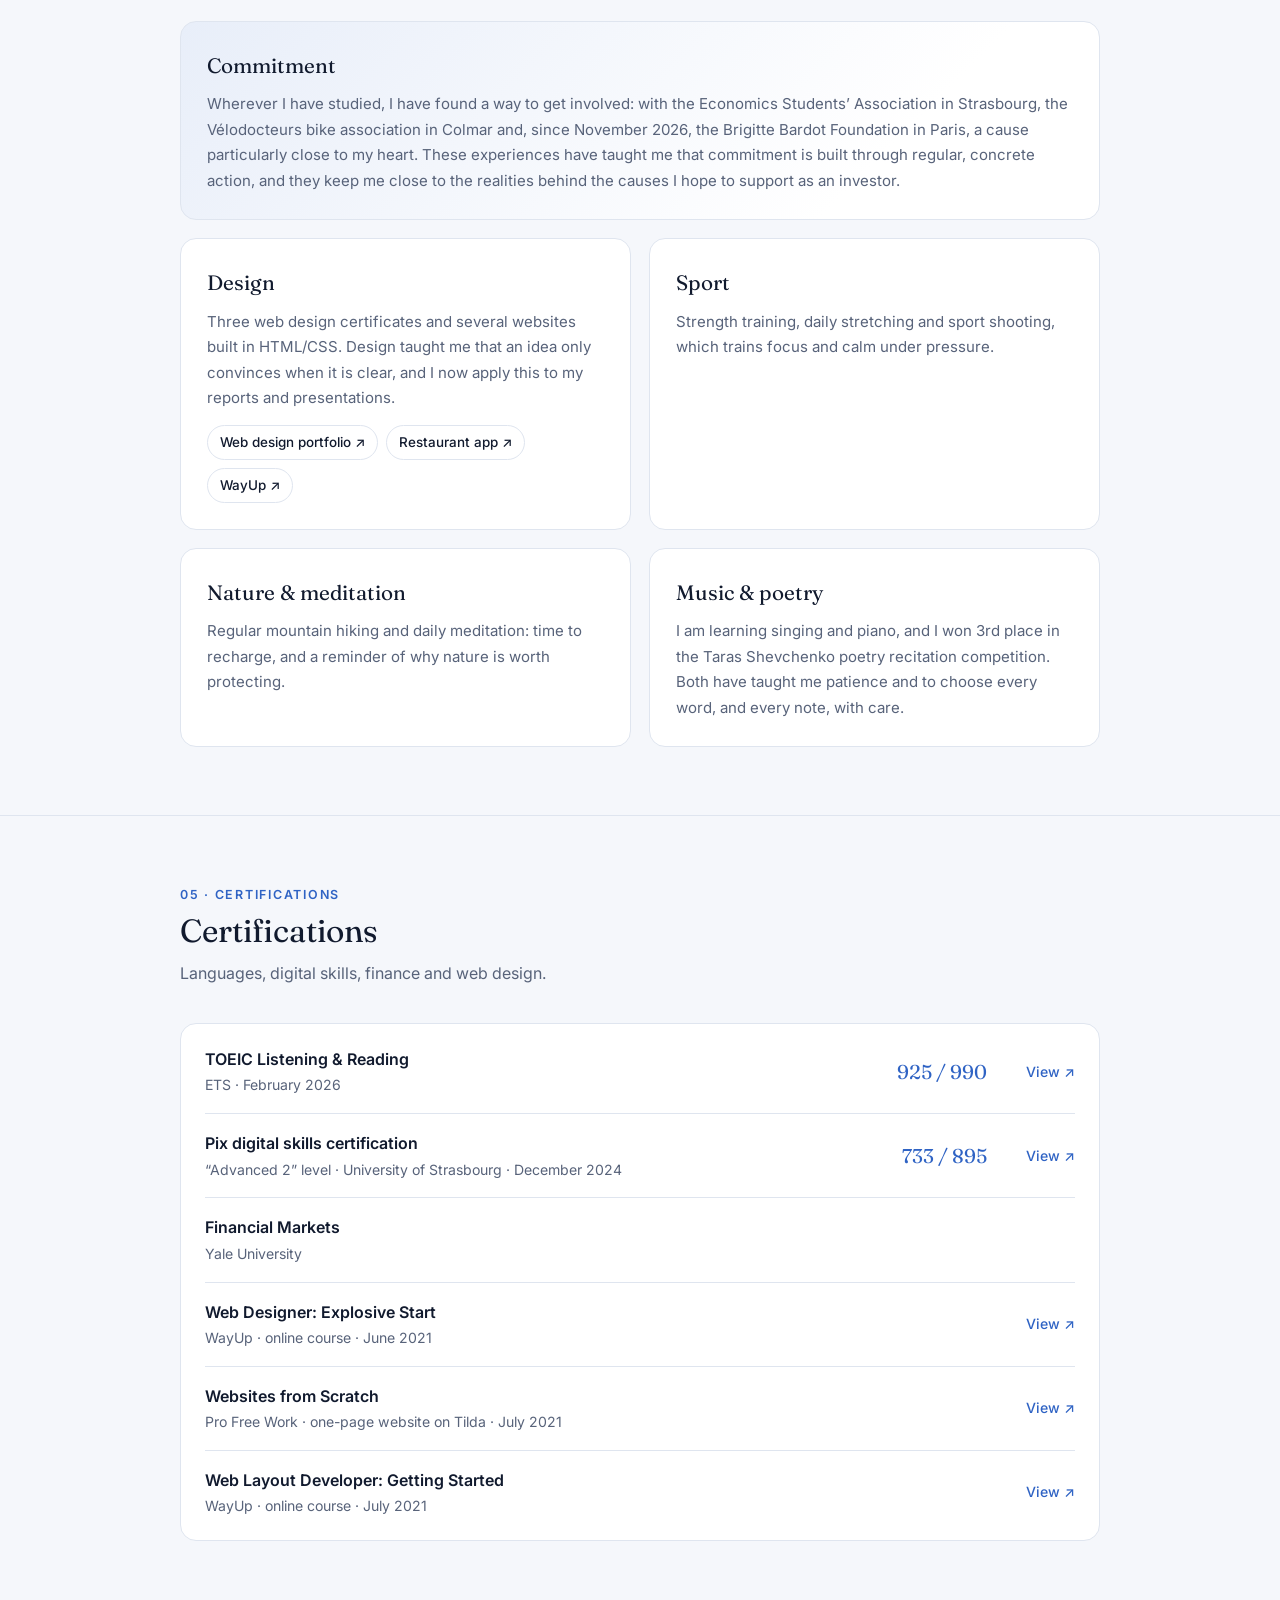
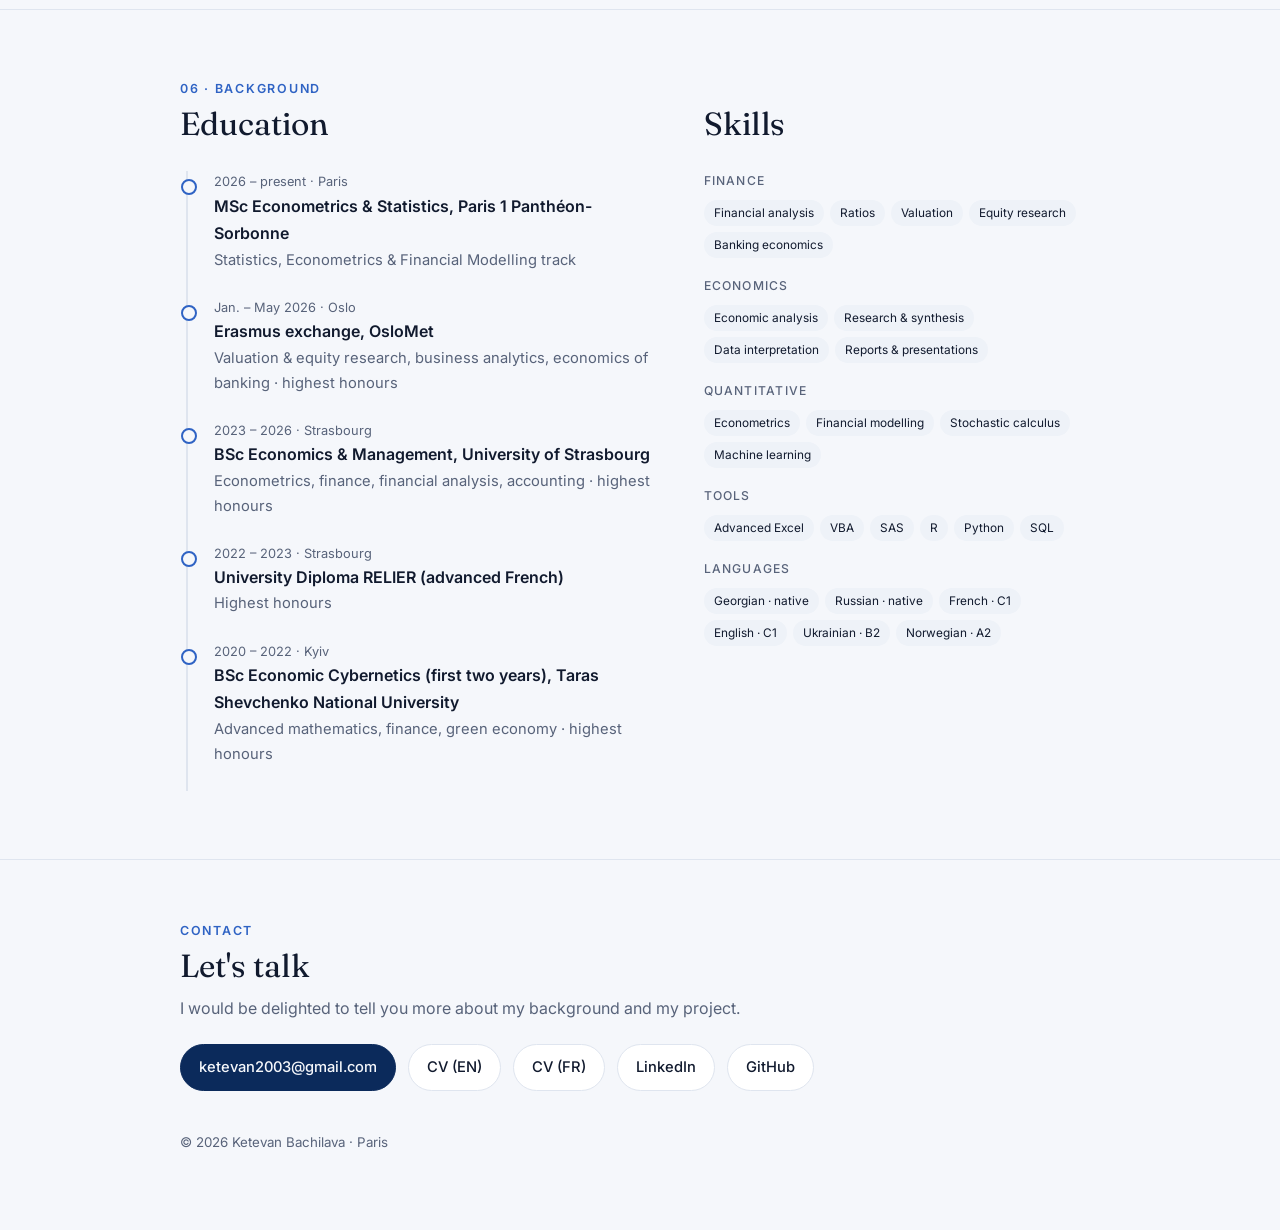
==== commit 9d0cfe81: "Update CVs" ====
--- a/masters/index.html
+++ b/masters/index.html
@@ -39,8 +39,9 @@
     <p class="lead rise d2" data-i18n="hero.lead"></p>
     <div class="cta rise d3">
       <a class="btn primary" href="#vision" data-i18n="hero.cta1"></a>
-      <a class="btn" href="../assets/CV_Ketevan_Bachilava.pdf" target="_blank" rel="noopener">CV (PDF)</a>
-      <a class="btn" href="mailto:ketevan2003@gmail.com" data-i18n="hero.cta2"></a>
+      <a class="btn" href="../assets/CV_Ketevan_Bachilava_masters_EN.pdf" target="_blank" rel="noopener">CV (EN)</a>
+      <a class="btn" href="../assets/CV_Ketevan_Bachilava_masters_FR.pdf" target="_blank" rel="noopener">CV (FR)</a>
+      <a class="btn" href="#contact" data-i18n="hero.cta2"></a>
     </div>
   </div>
 </header>
@@ -156,7 +157,8 @@
     <p class="sub" style="margin-bottom:0" data-i18n="c.sub"></p>
     <div class="row">
       <a class="btn primary" href="mailto:ketevan2003@gmail.com">ketevan2003@gmail.com</a>
-      <a class="btn" href="../assets/CV_Ketevan_Bachilava.pdf" target="_blank" rel="noopener">CV (PDF)</a>
+      <a class="btn" href="../assets/CV_Ketevan_Bachilava_masters_EN.pdf" target="_blank" rel="noopener">CV (EN)</a>
+      <a class="btn" href="../assets/CV_Ketevan_Bachilava_masters_FR.pdf" target="_blank" rel="noopener">CV (FR)</a>
       <a class="btn" href="https://www.linkedin.com/in/ketevan2003" target="_blank" rel="noopener">LinkedIn</a>
       <a class="btn" href="https://ketevan03.github.io/" target="_blank" rel="noopener">GitHub</a>
     </div>
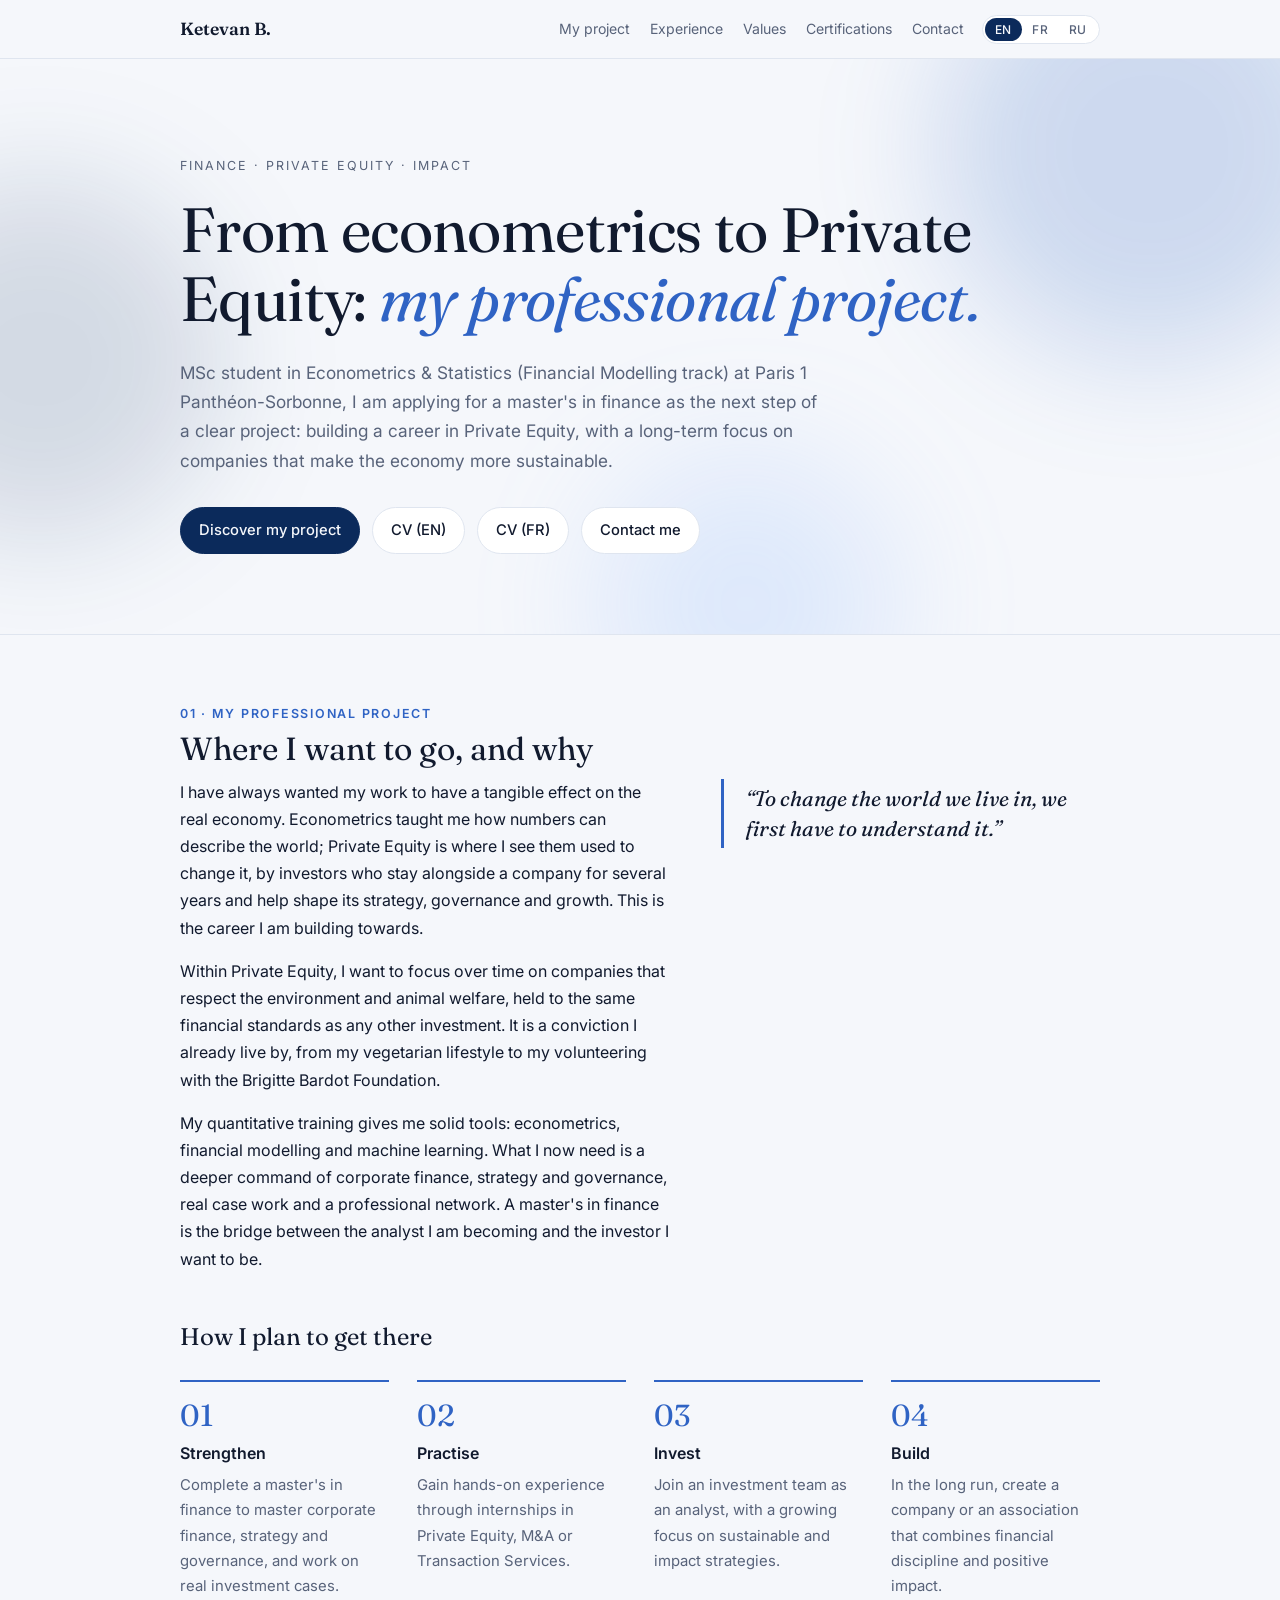
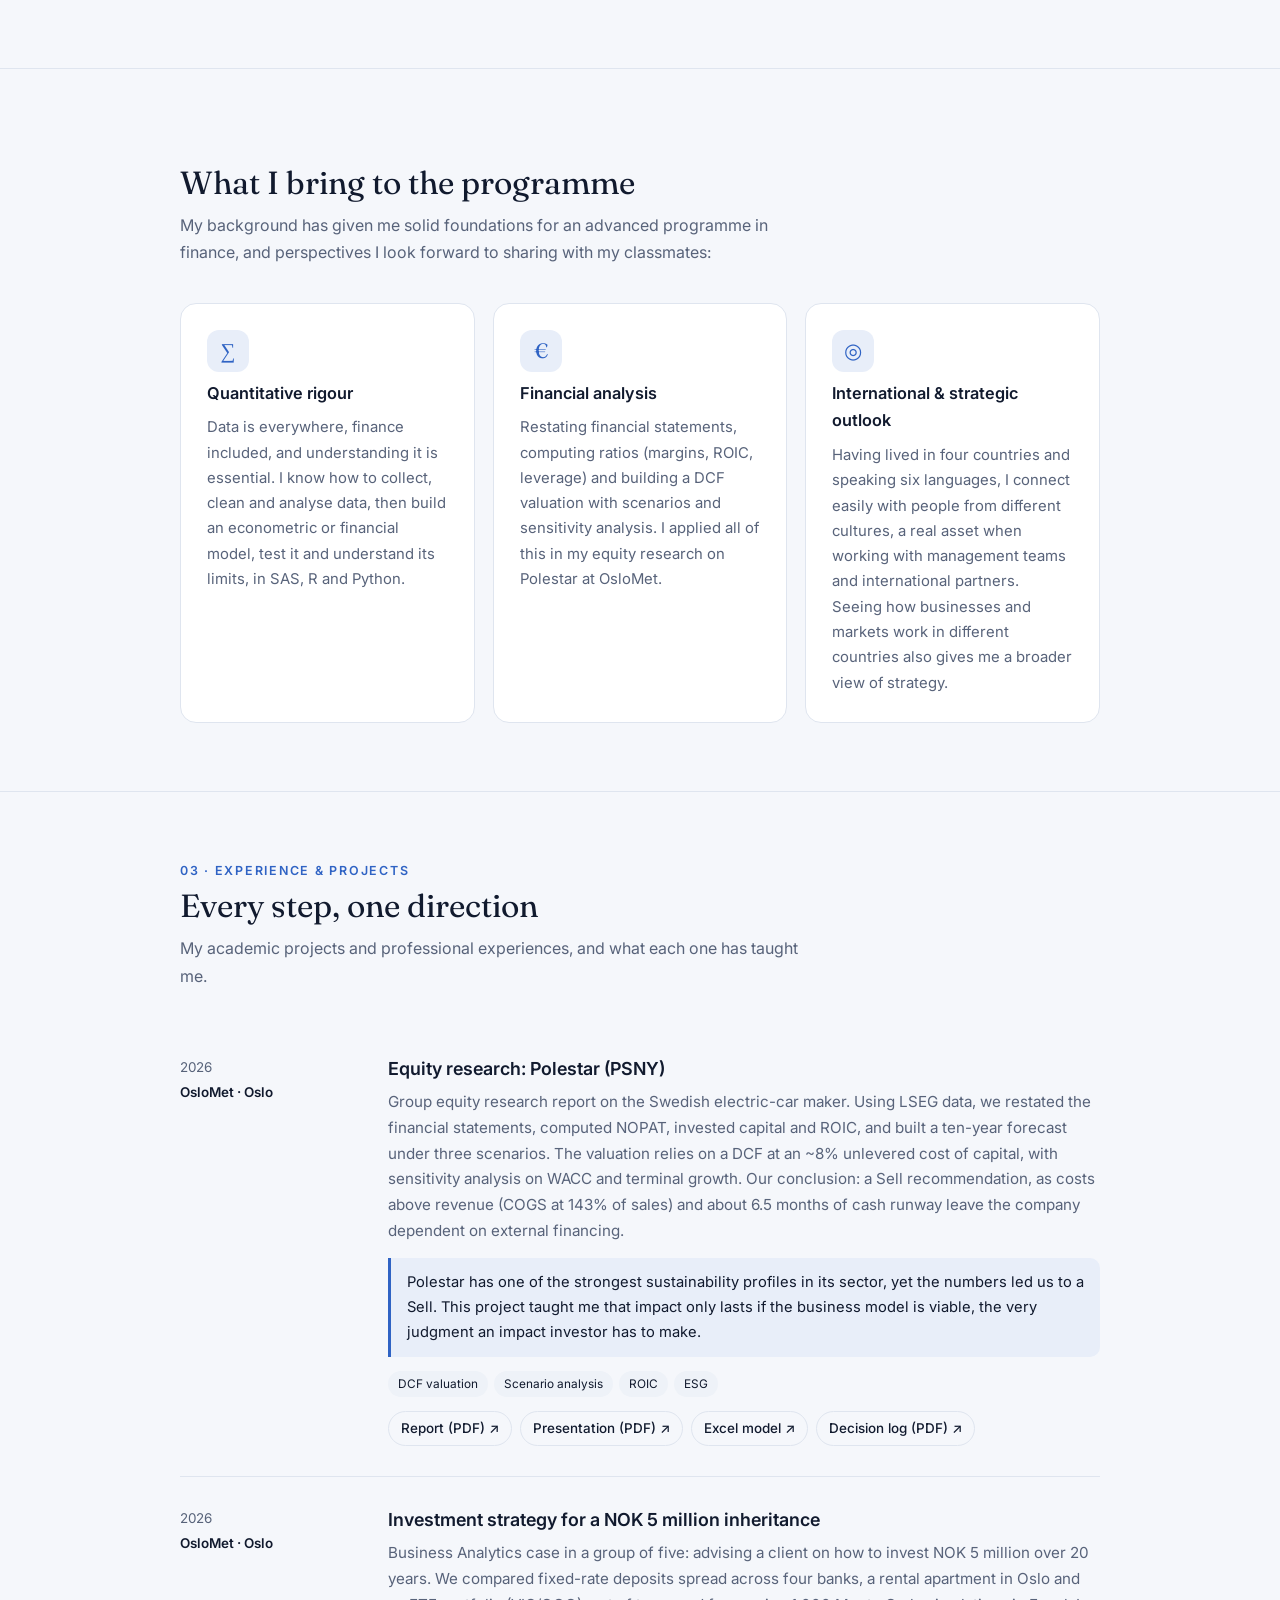
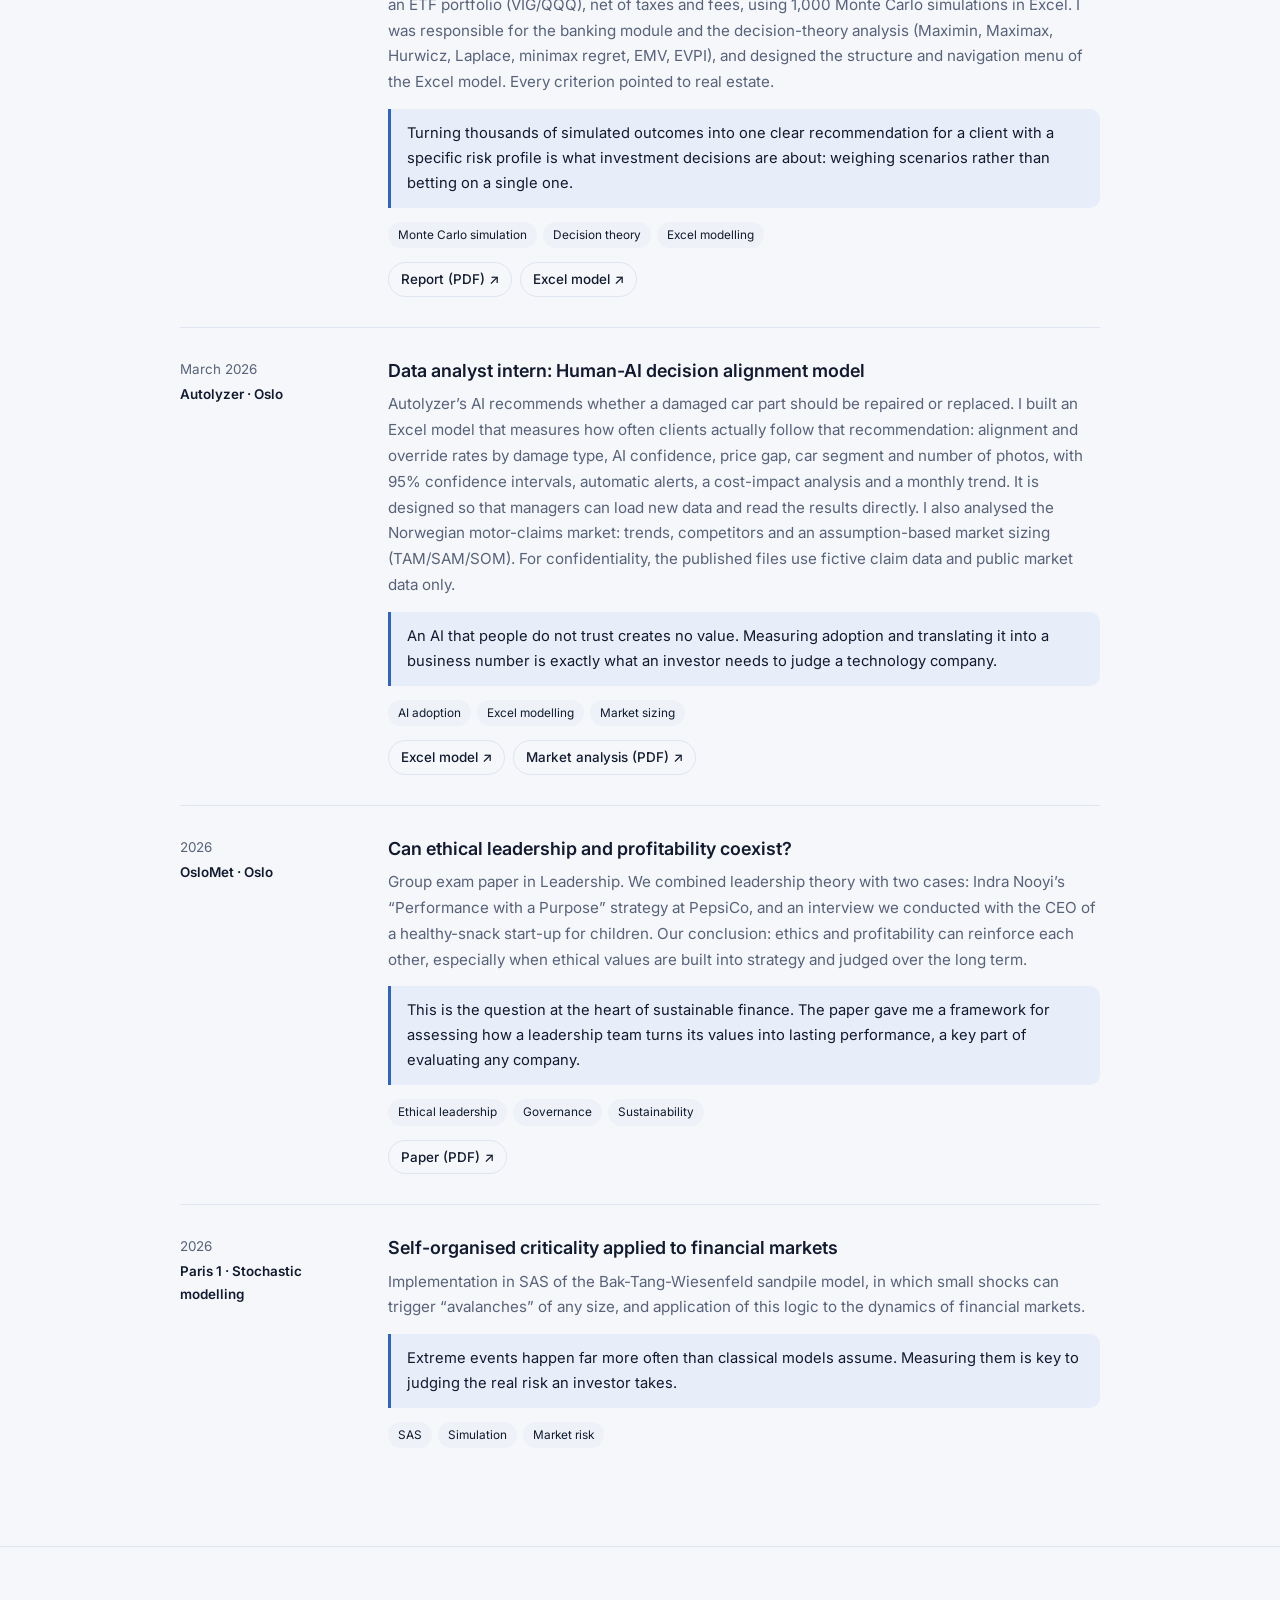
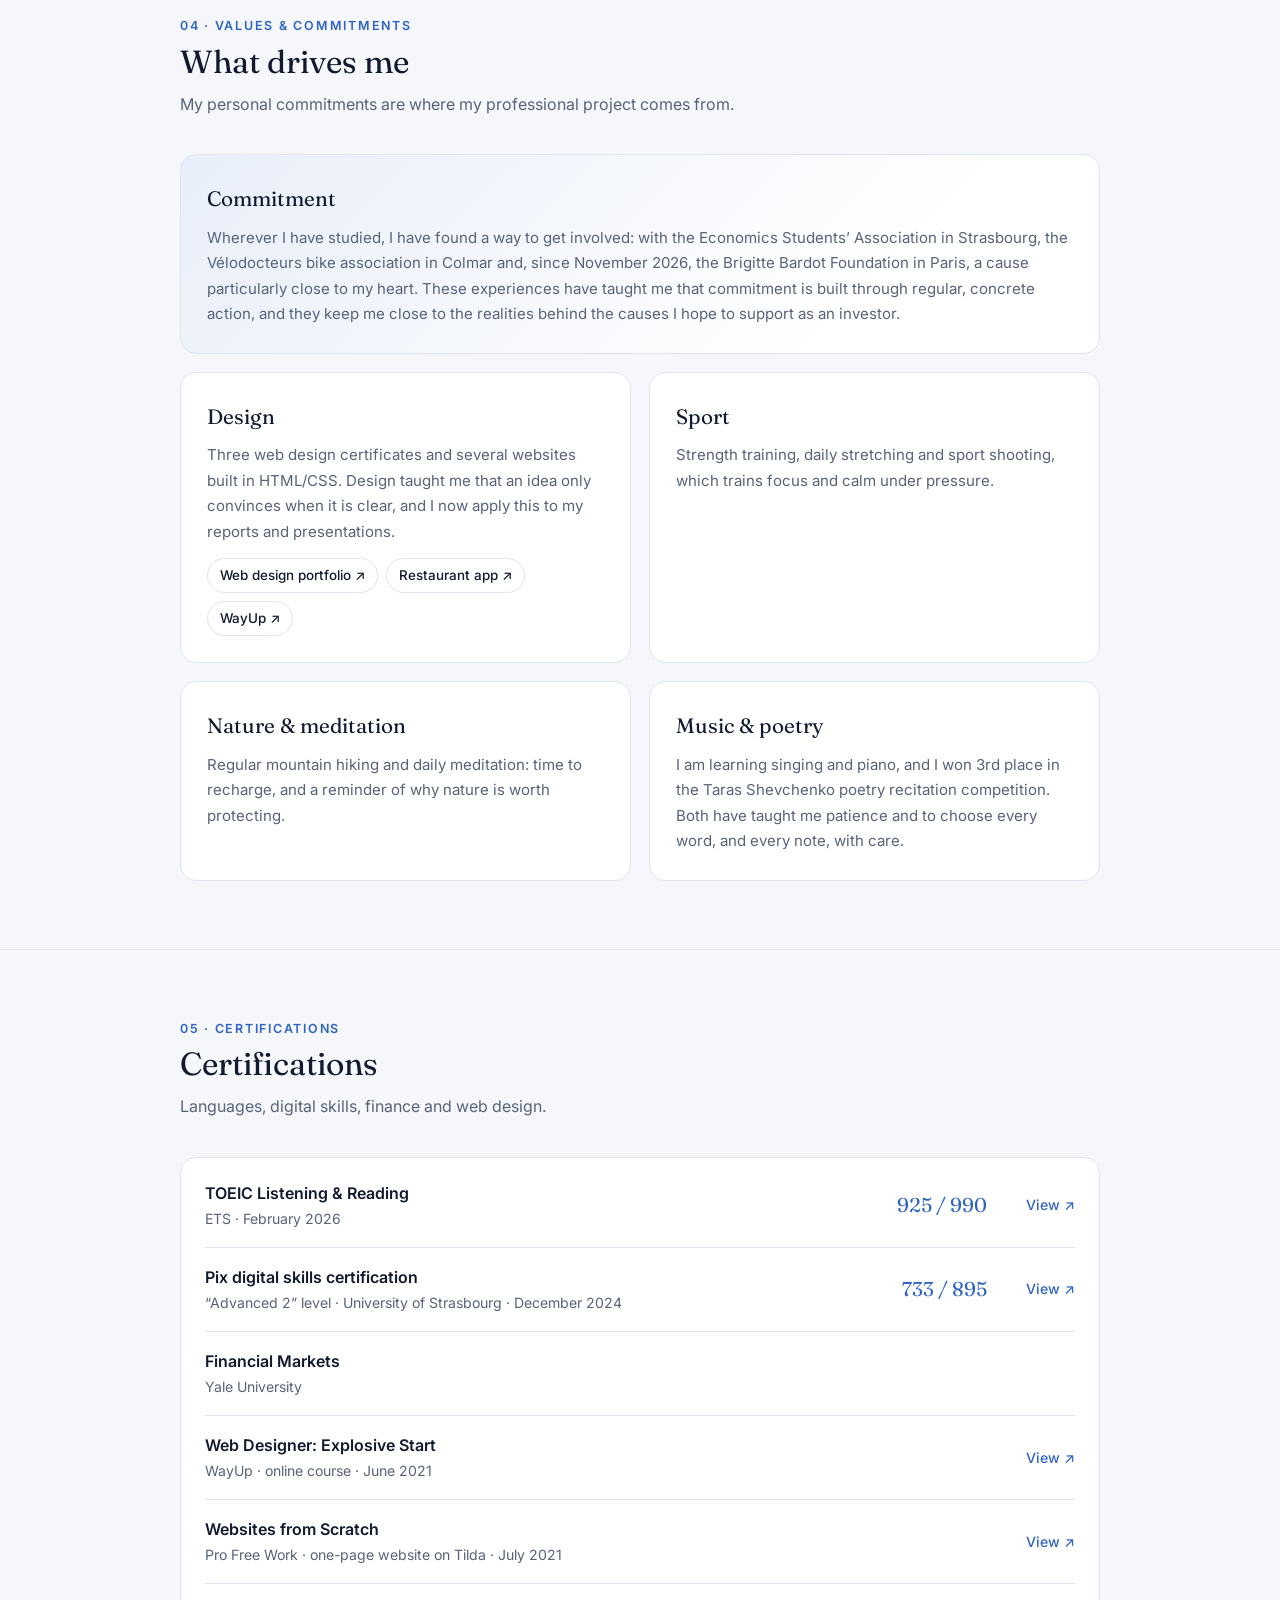
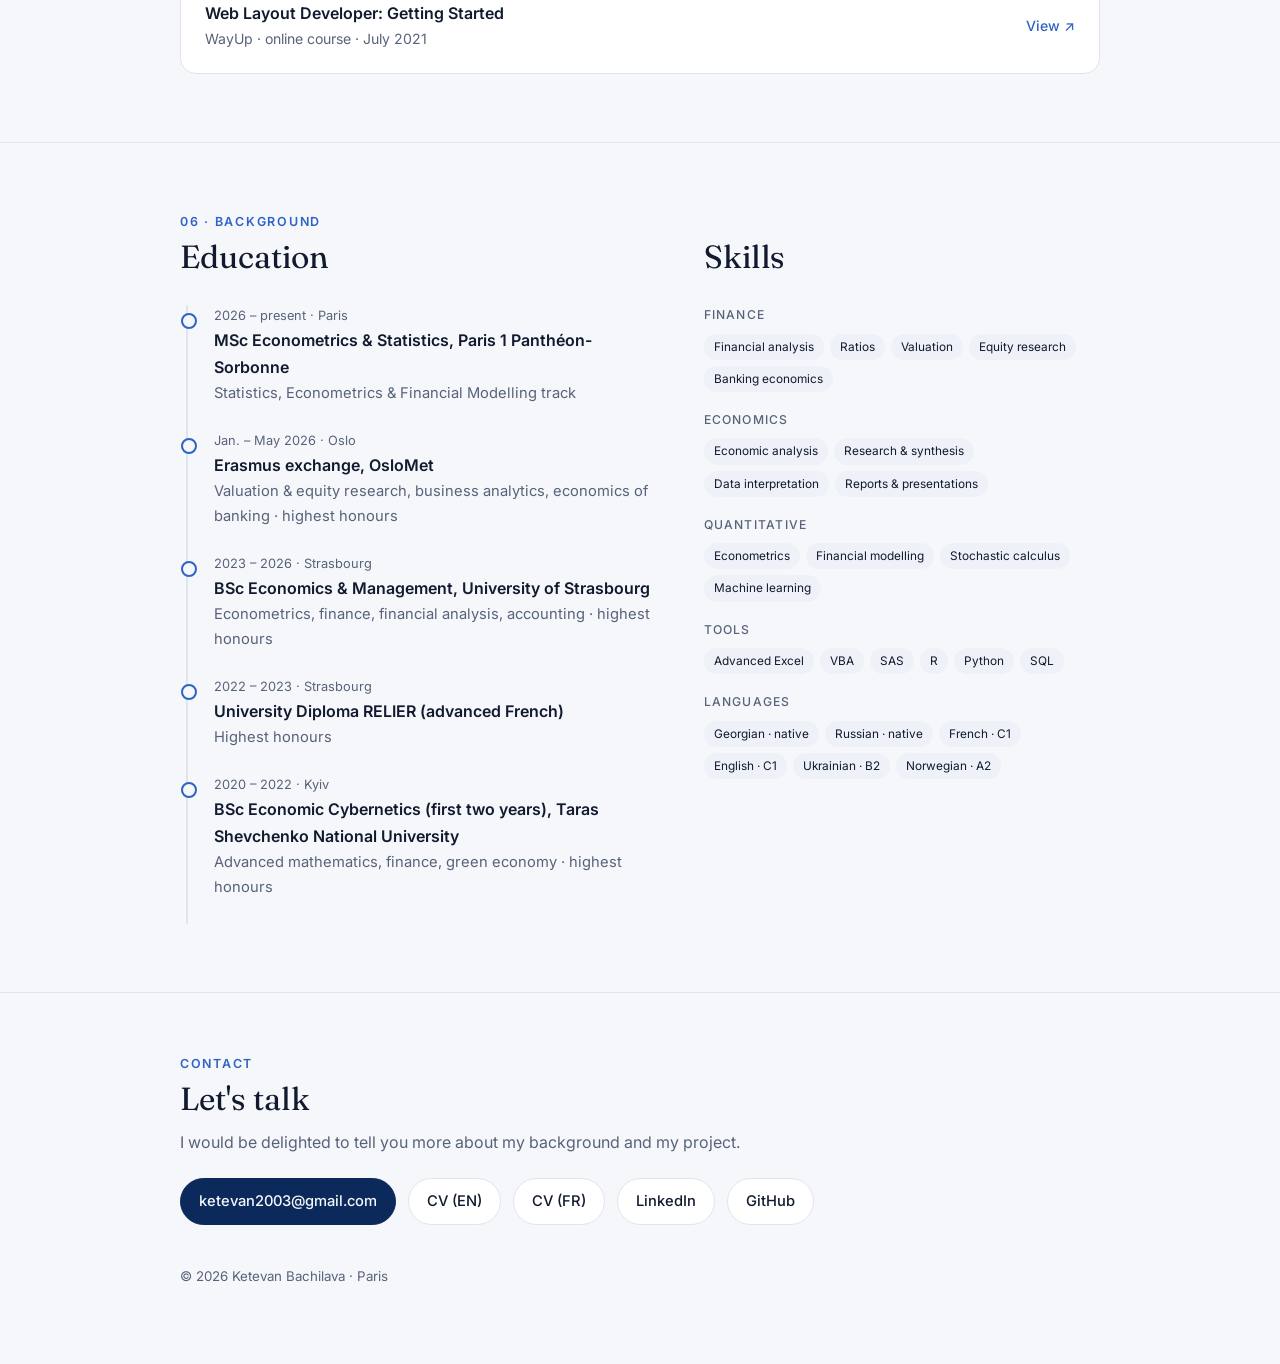
==== commit 3d0c6ee6: "Final CVs, internship page focused on contribution, masters page focused on professional project" ====
--- a/masters/index.html
+++ b/masters/index.html
@@ -4,7 +4,7 @@
 <meta charset="utf-8">
 <meta name="viewport" content="width=device-width, initial-scale=1">
 <title>Ketevan Bachilava · Master's application</title>
-<meta name="description" content="Ketevan Bachilava: application for a master's in finance and strategy, with the goal of a career in Private Equity and sustainable finance.">
+<meta name="description" content="Ketevan Bachilava: professional project and application for a master's in finance, with the goal of a career in Private Equity and sustainable finance.">
 <meta name="robots" content="noindex">
 <link rel="preconnect" href="https://fonts.googleapis.com">
 <link rel="preconnect" href="https://fonts.gstatic.com" crossorigin>
@@ -55,9 +55,15 @@
         <p data-i18n="p.p1"></p>
         <p data-i18n="p.p2"></p>
         <p data-i18n="p.p3"></p>
-        <p data-i18n="p.p4"></p>
       </div>
       <blockquote class="reveal" data-i18n="p.quote"></blockquote>
+    </div>
+    <div class="how four">
+      <h3 class="reveal" data-i18n="mp.t"></h3>
+      <div class="step reveal"><h4 data-i18n="mp1.t"></h4><p data-i18n="mp1.p"></p></div>
+      <div class="step reveal"><h4 data-i18n="mp2.t"></h4><p data-i18n="mp2.p"></p></div>
+      <div class="step reveal"><h4 data-i18n="mp3.t"></h4><p data-i18n="mp3.p"></p></div>
+      <div class="step reveal"><h4 data-i18n="mp4.t"></h4><p data-i18n="mp4.p"></p></div>
     </div>
   </div>
 </section>
--- a/assets/site.css
+++ b/assets/site.css
@@ -173,3 +173,9 @@
 /* availability pill (home card and hero) */
 .hero .seek{display:inline-flex;align-items:center;gap:8px;margin-top:18px;font-size:.86rem;font-weight:500;color:var(--accent-2);background:var(--soft);padding:6px 14px;border-radius:999px}
 .hero .seek::before{content:"";width:7px;height:7px;border-radius:50%;background:#2fb36b;box-shadow:0 0 0 3px rgba(47,179,107,.2)}
+
+/* four-card grid and four-step roadmap */
+.pillars.four{grid-template-columns:repeat(2,1fr)}
+.how.four{grid-template-columns:repeat(4,1fr)}
+@media (max-width:900px){ .how.four{grid-template-columns:repeat(2,1fr)} }
+@media (max-width:760px){ .pillars.four,.how.four{grid-template-columns:1fr} }
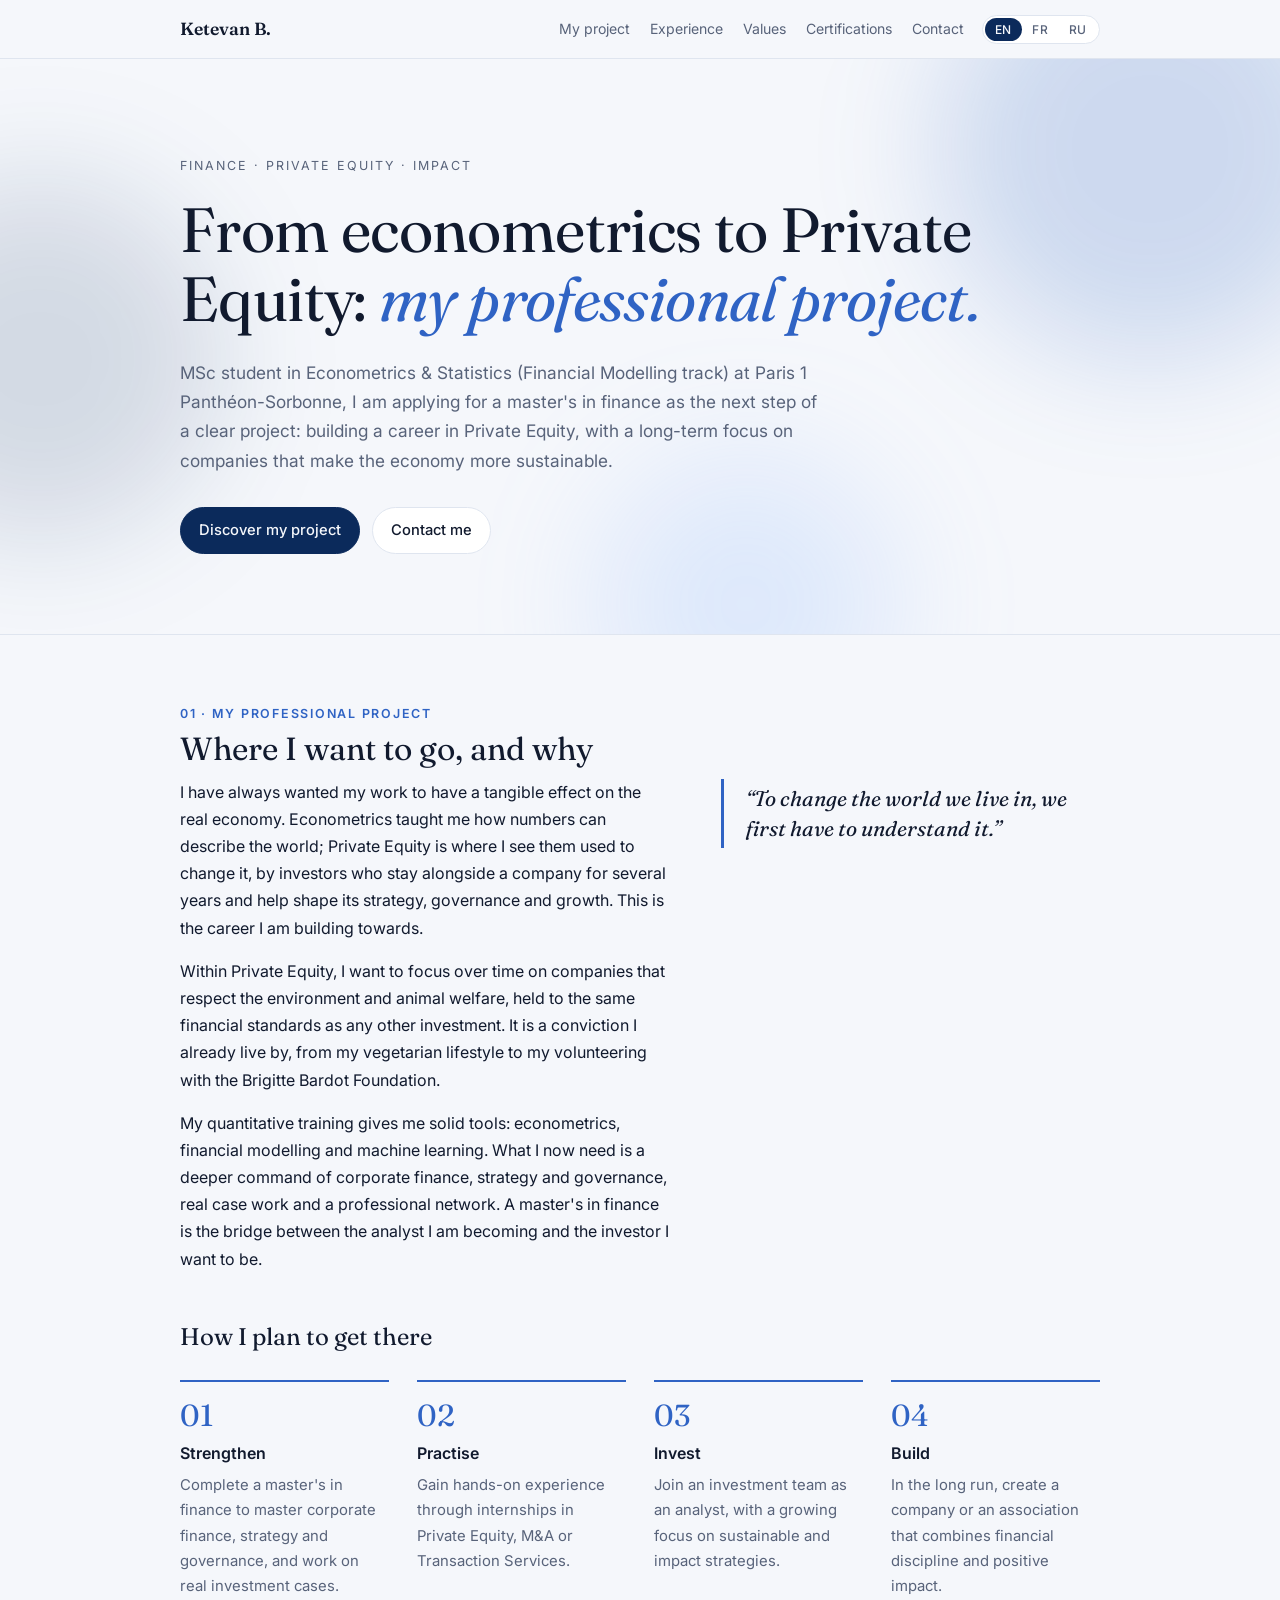
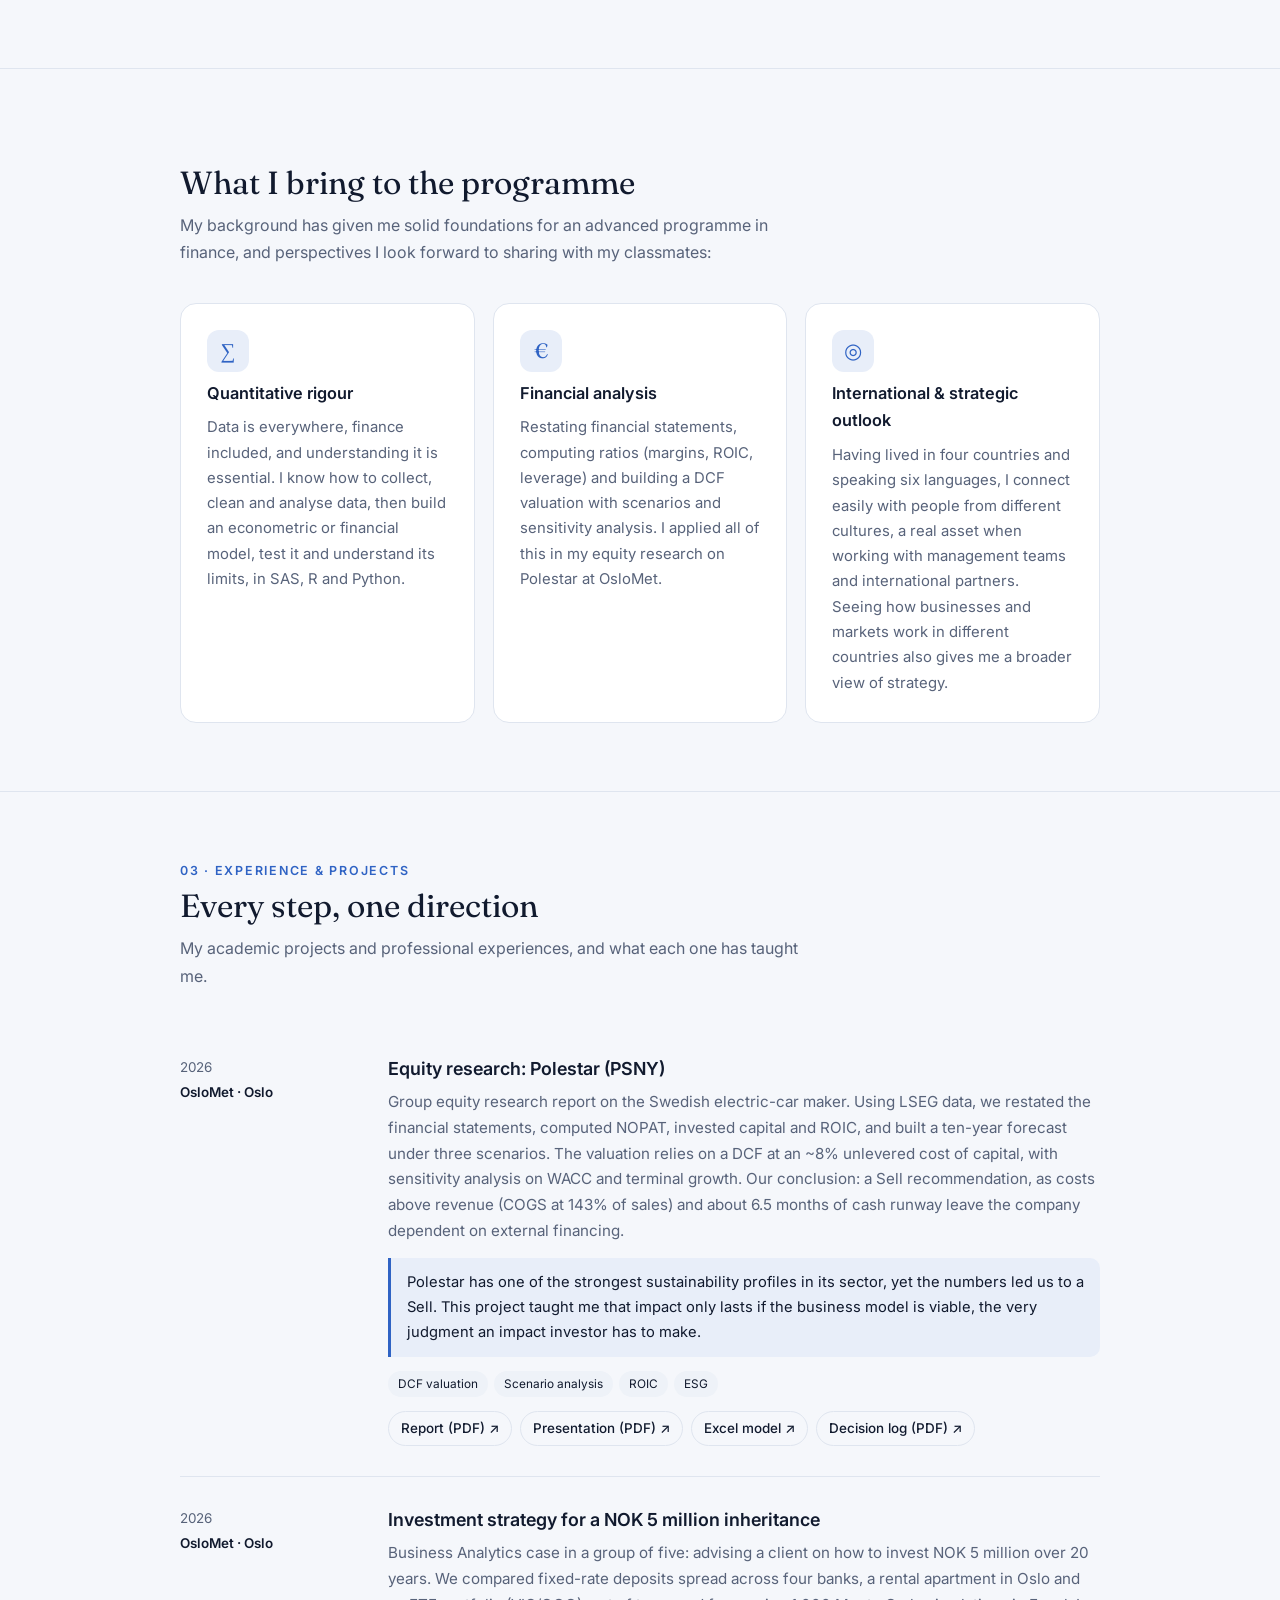
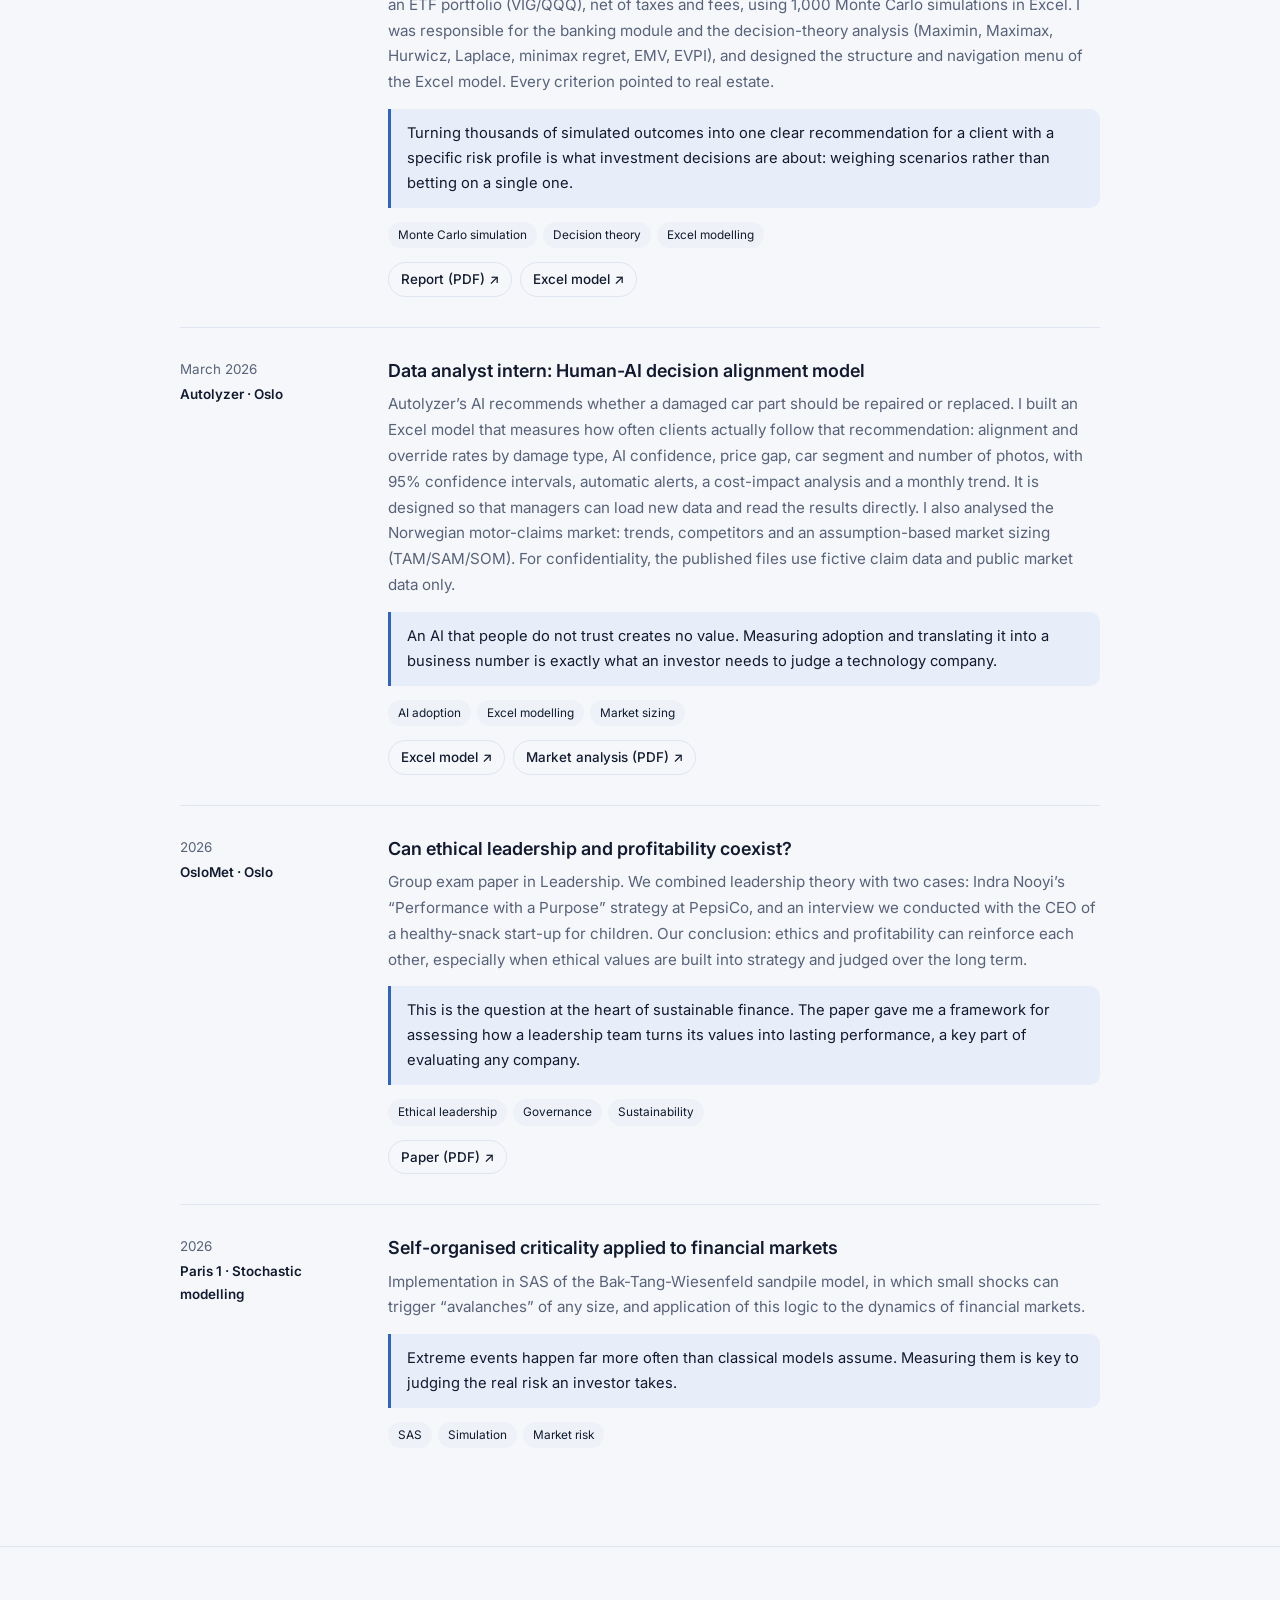
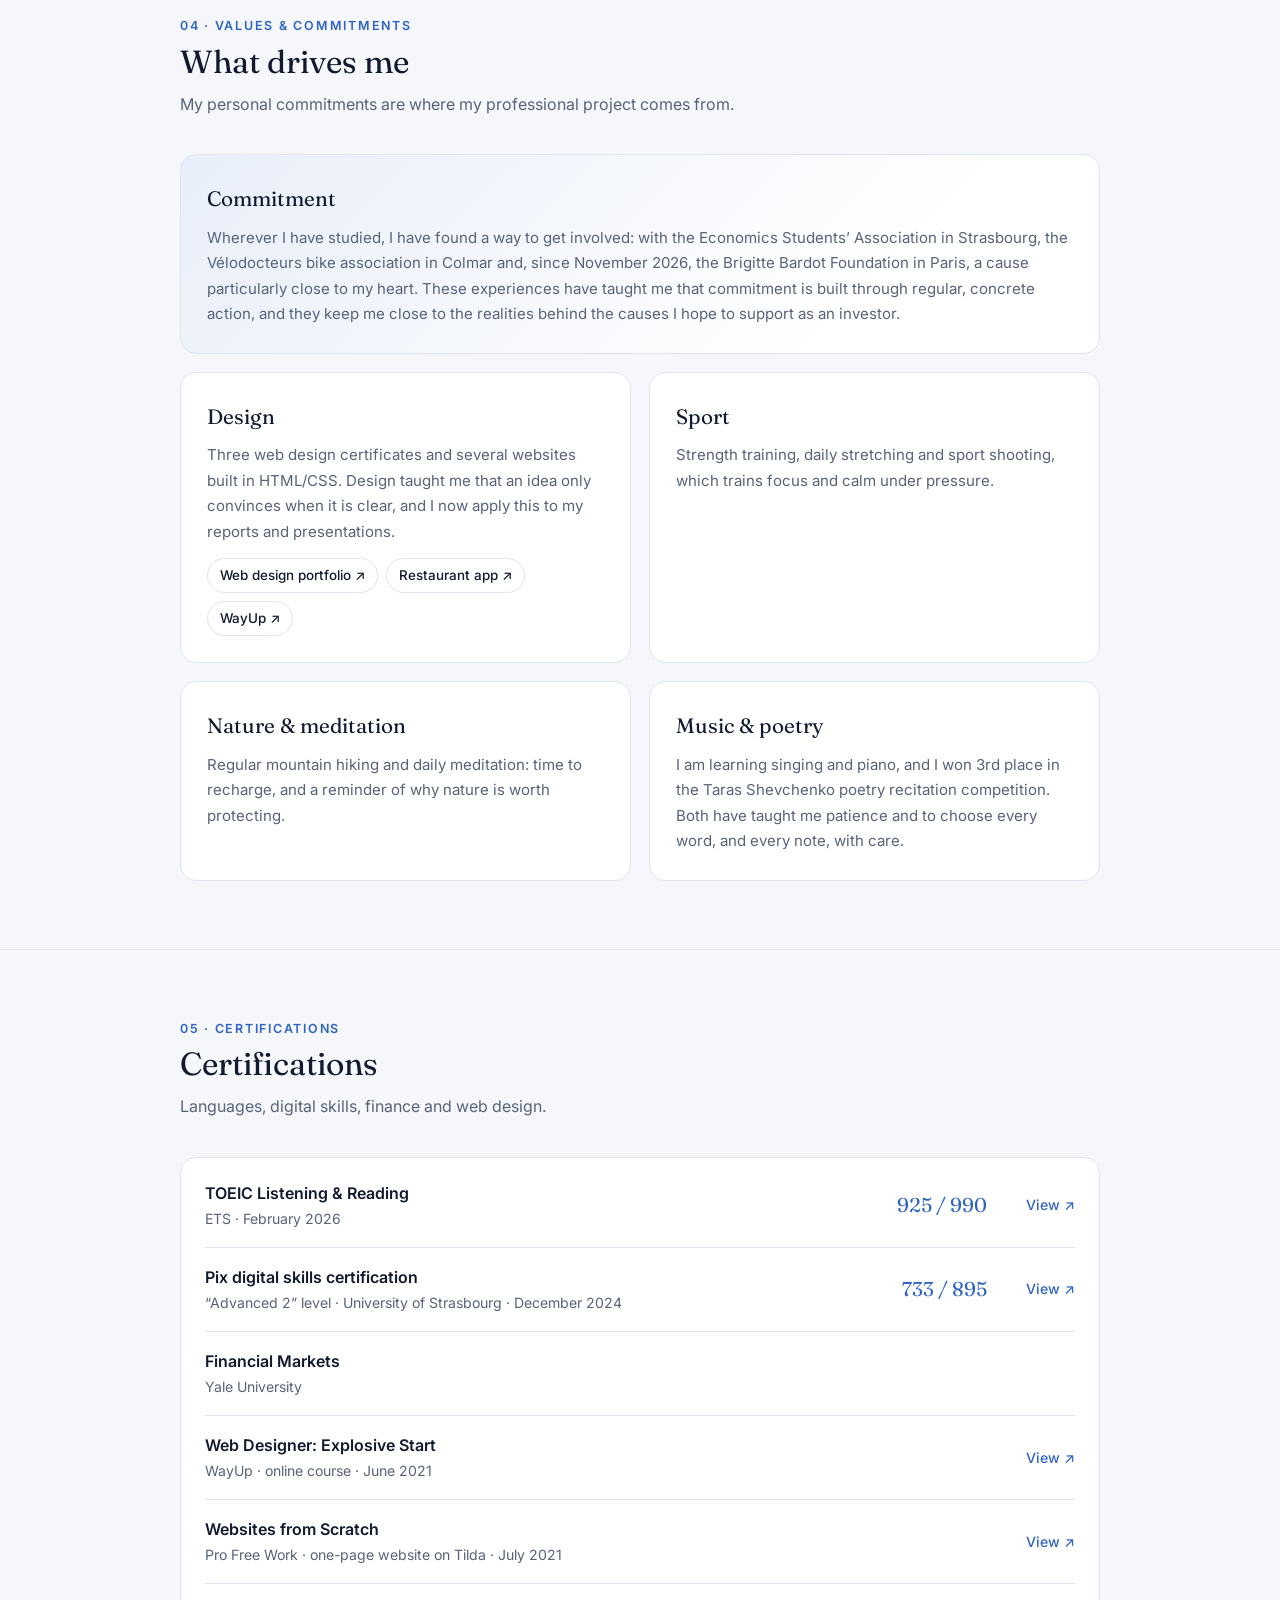
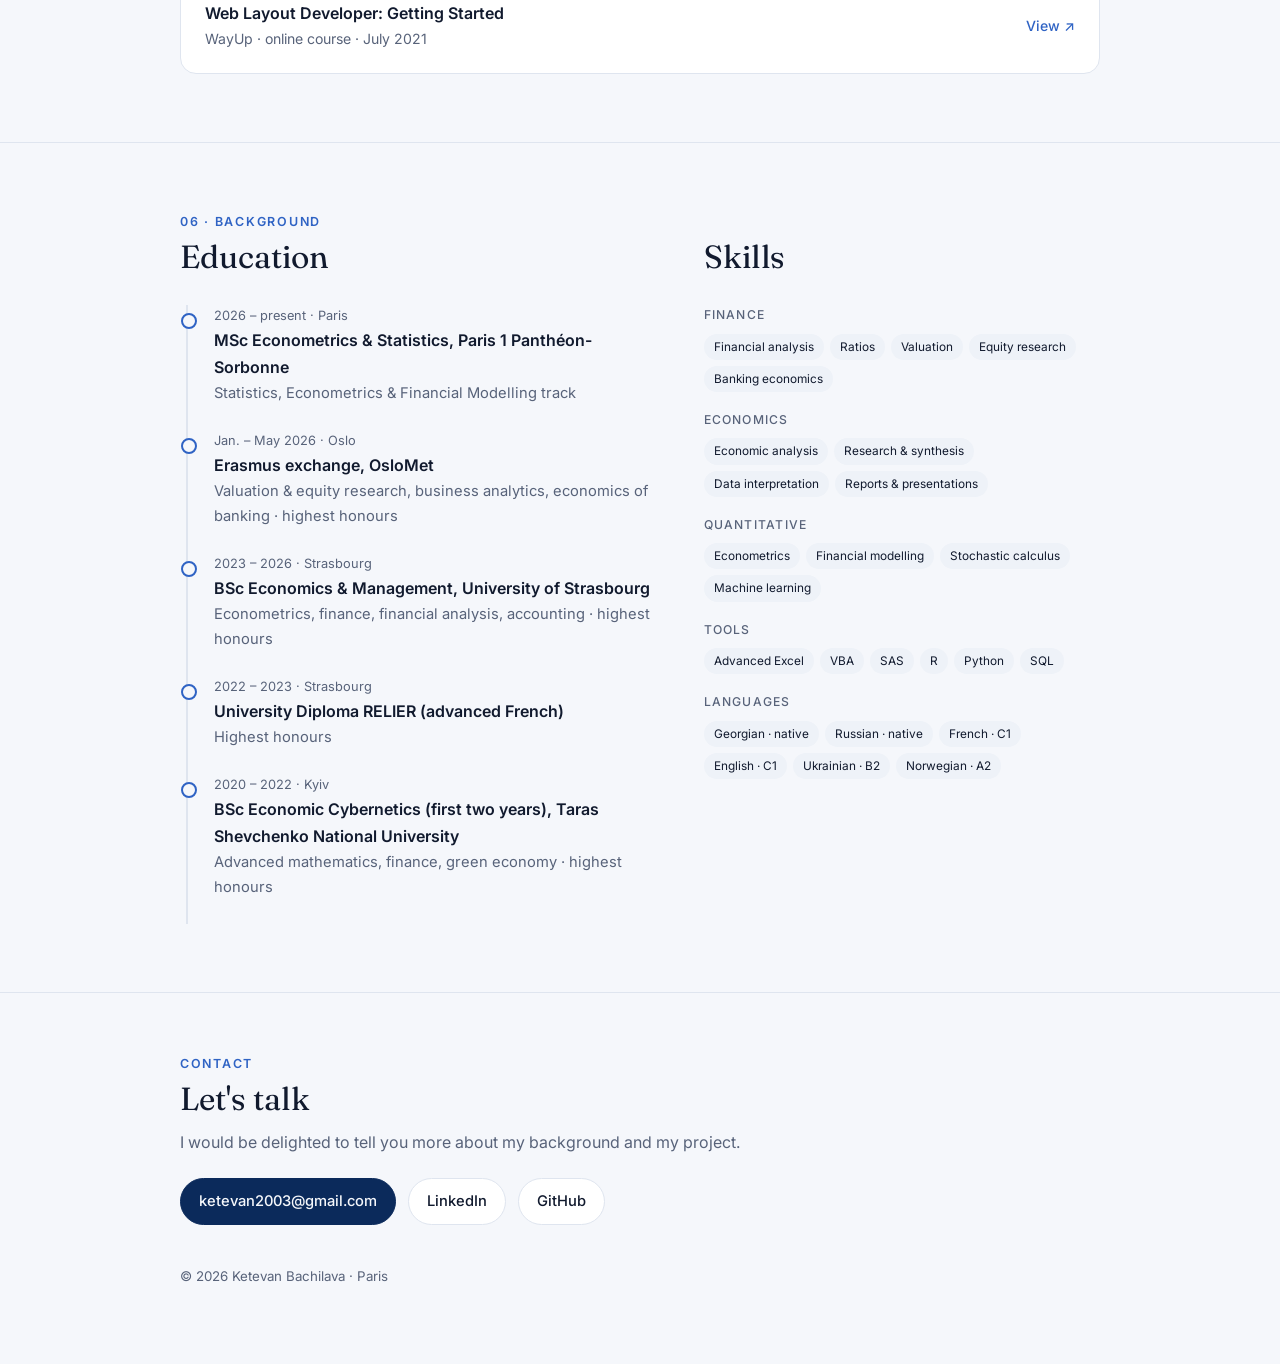
==== commit 94a3466d: "Remove CVs" ====
--- a/masters/index.html
+++ b/masters/index.html
@@ -39,8 +39,6 @@
     <p class="lead rise d2" data-i18n="hero.lead"></p>
     <div class="cta rise d3">
       <a class="btn primary" href="#vision" data-i18n="hero.cta1"></a>
-      <a class="btn" href="../assets/CV_Ketevan_Bachilava_masters_EN.pdf" target="_blank" rel="noopener">CV (EN)</a>
-      <a class="btn" href="../assets/CV_Ketevan_Bachilava_masters_FR.pdf" target="_blank" rel="noopener">CV (FR)</a>
       <a class="btn" href="#contact" data-i18n="hero.cta2"></a>
     </div>
   </div>
@@ -163,8 +161,6 @@
     <p class="sub" style="margin-bottom:0" data-i18n="c.sub"></p>
     <div class="row">
       <a class="btn primary" href="mailto:ketevan2003@gmail.com">ketevan2003@gmail.com</a>
-      <a class="btn" href="../assets/CV_Ketevan_Bachilava_masters_EN.pdf" target="_blank" rel="noopener">CV (EN)</a>
-      <a class="btn" href="../assets/CV_Ketevan_Bachilava_masters_FR.pdf" target="_blank" rel="noopener">CV (FR)</a>
       <a class="btn" href="https://www.linkedin.com/in/ketevan2003" target="_blank" rel="noopener">LinkedIn</a>
       <a class="btn" href="https://ketevan03.github.io/" target="_blank" rel="noopener">GitHub</a>
     </div>
